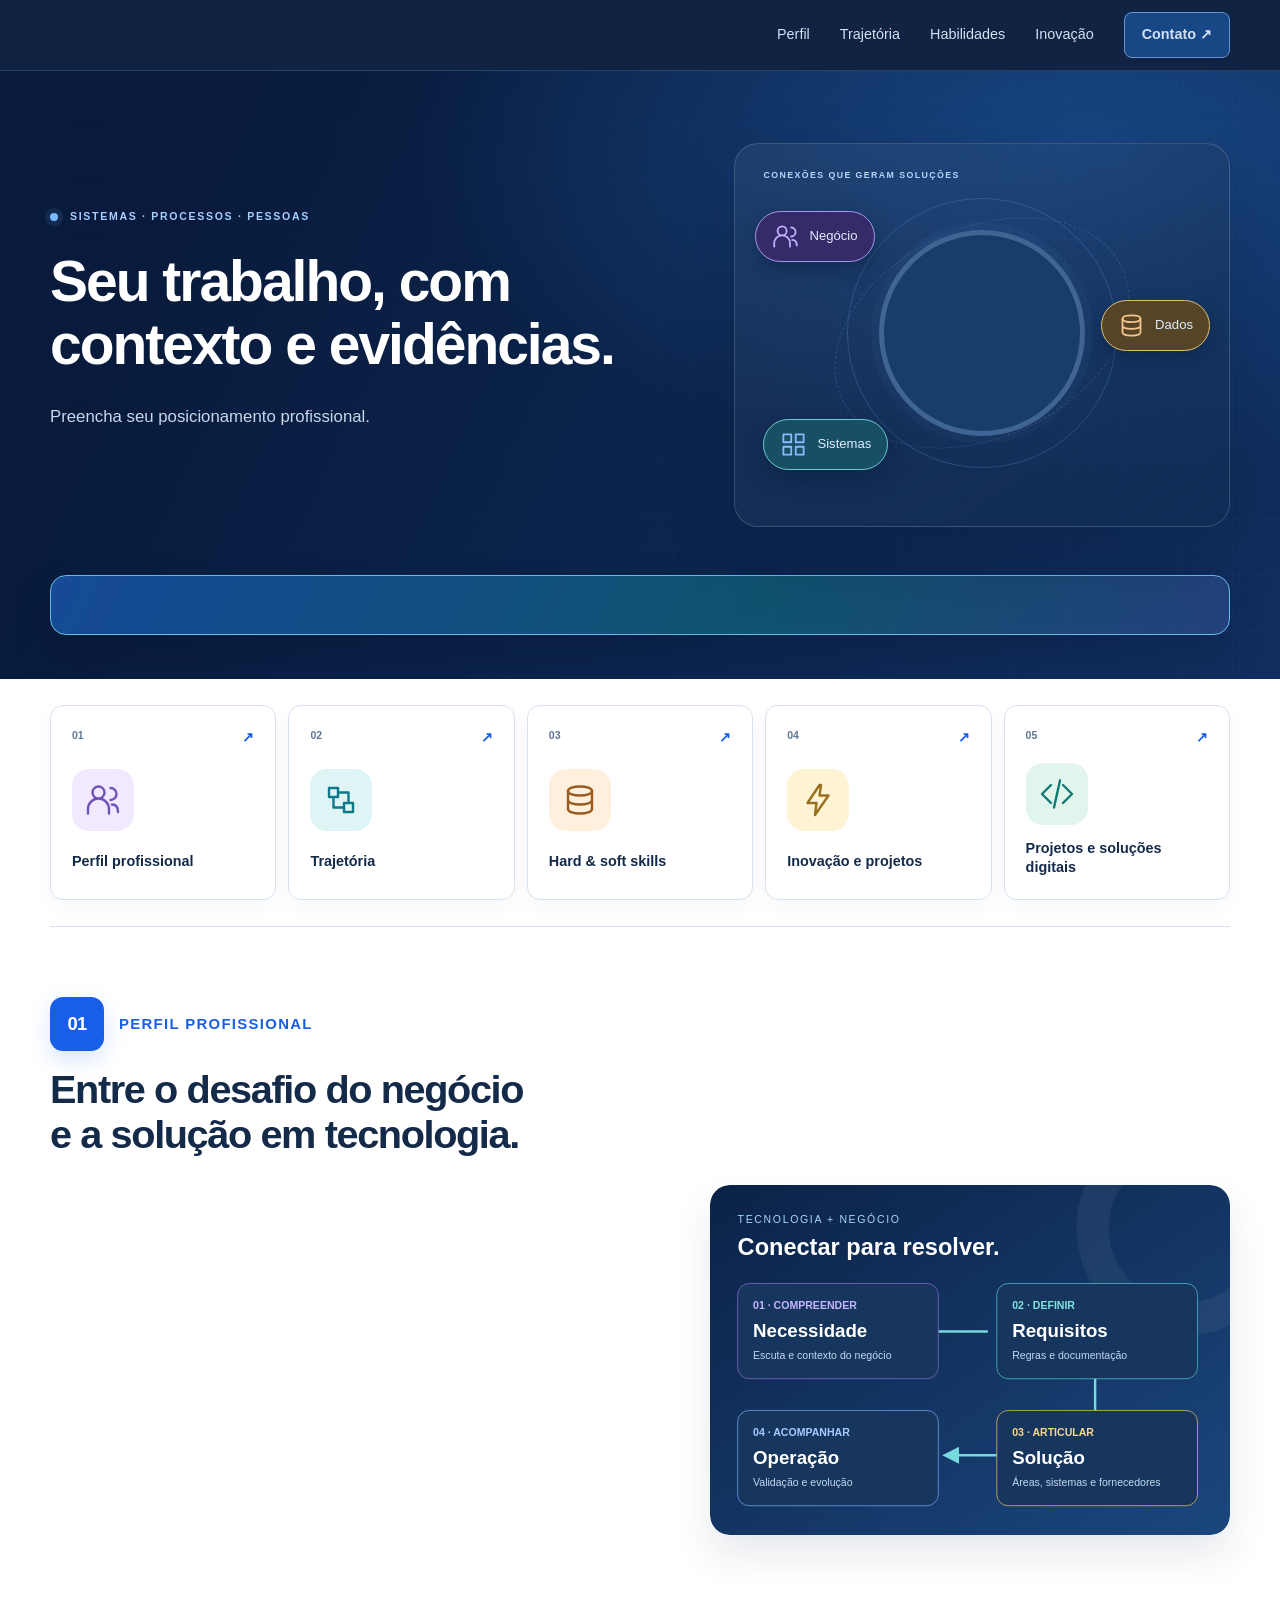
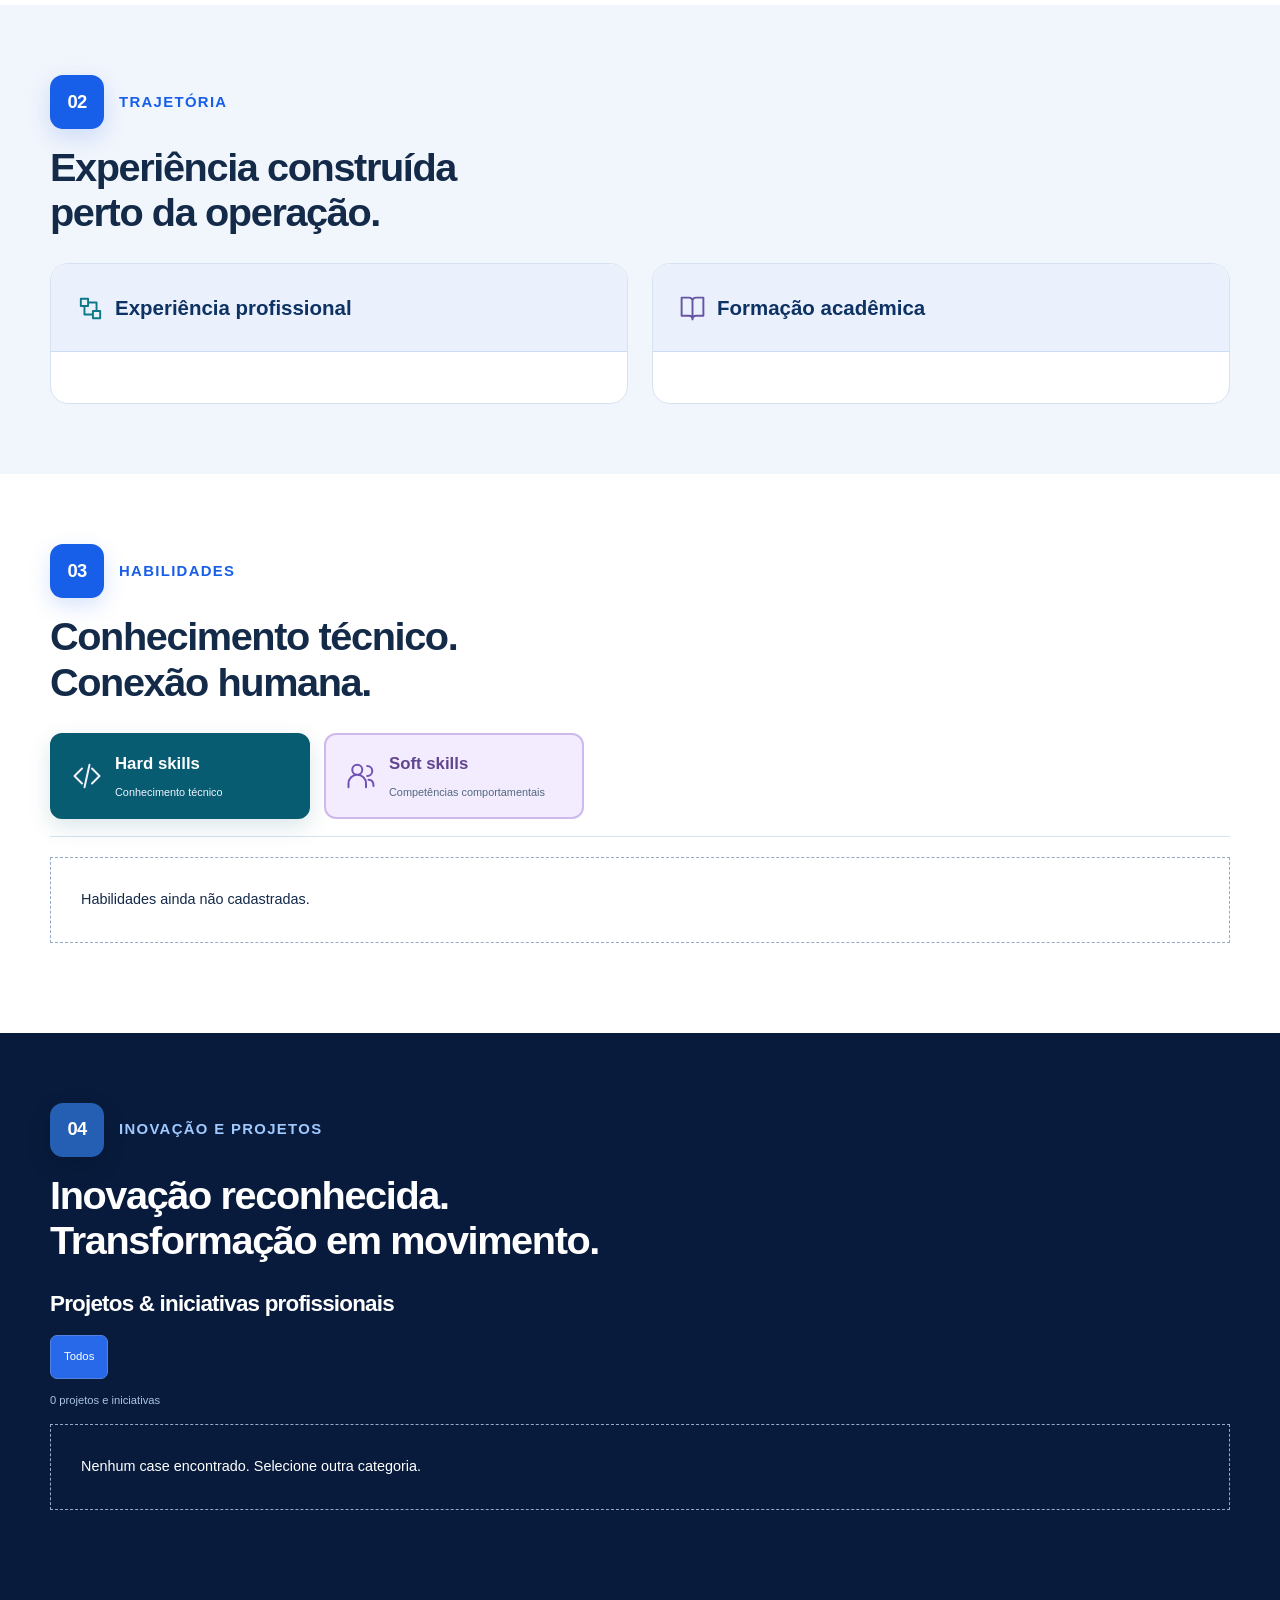
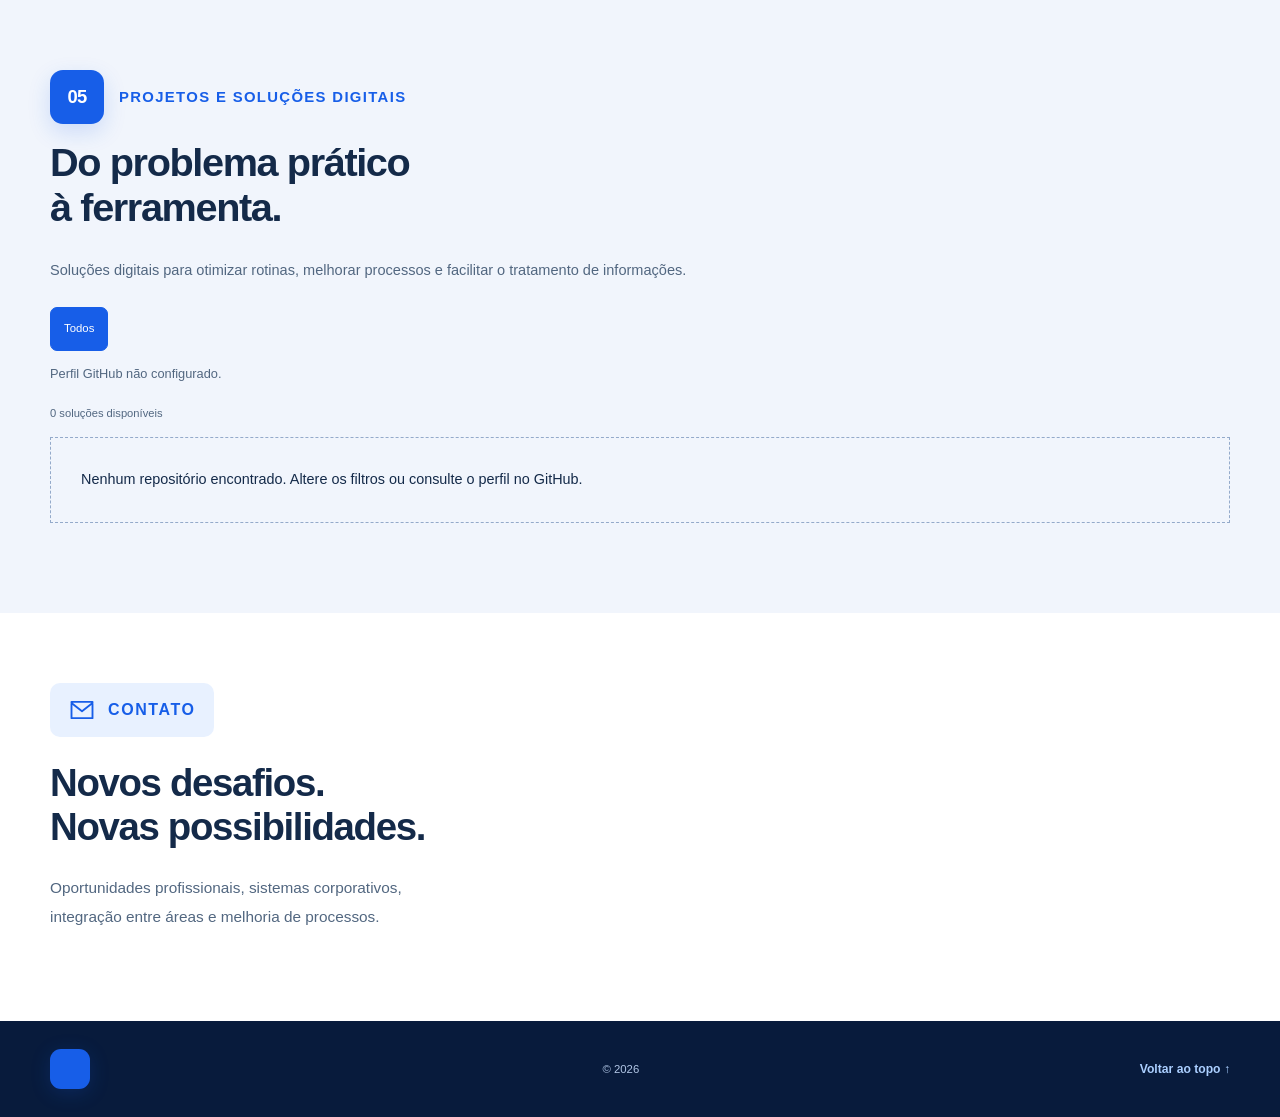
==== modelo-neutro/index.html @ 7320b06d "Add files via upload" ====
<!doctype html>
<html lang="pt-BR">
<head>
  <meta charset="utf-8"><meta name="viewport" content="width=device-width, initial-scale=1">
  <meta name="description" content="Portfólio profissional: sistemas corporativos, análise de negócio, integrações e melhoria de processos.">
  <meta name="theme-color" content="#081b3c"><meta name="referrer" content="strict-origin-when-cross-origin">
  <meta property="og:type" content="website"><meta property="og:locale" content="pt_BR">
  <meta property="og:title" content="Portfólio profissional | Tecnologia e negócio"><meta property="og:description" content="Conexão entre áreas, sistemas e pessoas.">
  <title>Portfólio profissional | Tecnologia e negócio</title>
  <link rel="icon" href="assets/favicon.svg" type="image/svg+xml"><link rel="stylesheet" href="css/style.css">
  <script src="js/config.js" defer></script><script src="js/main.js" defer></script>
</head>
<body>
<a class="skip-link" href="#conteudo">Pular para o conteúdo</a>
<header class="header"><div class="container header-inner">
  <button class="menu-toggle" id="menu-toggle" aria-expanded="false" aria-controls="navigation" type="button">Menu <span aria-hidden="true">☰</span></button>
  <nav id="navigation" aria-label="Navegação principal"><a href="#sobre">Perfil</a><a href="#trajetoria">Trajetória</a><a href="#competencias">Habilidades</a><a href="#projetos">Inovação</a><a class="nav-contact" href="#contato">Contato ↗</a></nav>
</div></header>
<main id="conteudo">
<noscript><div class="container notice">Ative o JavaScript para visualizar o portfólio e seus contatos.</div></noscript>
<div class="hero-shell">
<section class="hero container" id="inicio" aria-labelledby="hero-title">
  <div class="hero-copy"><p class="eyebrow"><span class="live-dot" aria-hidden="true"></span> Sistemas · Processos · Pessoas</p><p class="hero-name" data-text="name"></p>
    <h1 id="hero-title" data-text="headline"></h1><p class="hero-intro" data-text="introduction"></p>
  </div>
  <aside class="profile-panel" aria-label="Perfil profissional">
    <div class="profile-top"><span>CONEXÕES QUE GERAM SOLUÇÕES</span><span data-text="initials"></span></div>
    <div class="portrait-stage"><div class="orbit orbit-one" aria-hidden="true"></div><div class="orbit orbit-two" aria-hidden="true"></div>
      <a class="orbit-label orbit-business" href="#sobre"><span data-icon="people"></span>Negócio</a>
      <a class="orbit-label orbit-data" href="#competencias"><span data-icon="database"></span>Dados</a>
      <a class="orbit-label orbit-systems" href="#codigo"><span data-icon="grid"></span>Sistemas</a>
      <div class="portrait-wrap"><span class="portrait-initials" data-text="initials" aria-hidden="true"></span><img id="profile-photo" alt="" width="240" height="240" decoding="async" fetchpriority="high" hidden></div>
    </div>
    <h2 data-text="shortName"></h2><p class="profile-role" data-text="title"></p><p class="profile-specialties" data-text="specialties"></p>
  </aside>
  <div class="facts" id="facts" aria-label="Destaques da trajetória"></div>
</section></div>
<div class="container"><nav class="topic-navigation" aria-label="Explore os cinco tópicos">
  <a href="#sobre"><span class="topic-number">01</span><span data-icon="people"></span><span>Perfil profissional</span><b aria-hidden="true">↗</b></a>
  <a href="#trajetoria"><span class="topic-number">02</span><span data-icon="flow"></span><span>Trajetória</span><b aria-hidden="true">↗</b></a>
  <a href="#competencias"><span class="topic-number">03</span><span data-icon="database"></span><span>Hard & soft skills</span><b aria-hidden="true">↗</b></a>
  <a href="#projetos"><span class="topic-number">04</span><span data-icon="spark"></span><span>Inovação e projetos</span><b aria-hidden="true">↗</b></a>
  <a href="#codigo"><span class="topic-number">05</span><span data-icon="code"></span><span>Projetos e soluções digitais</span><b aria-hidden="true">↗</b></a>
</nav></div>
<section class="section container" id="sobre" aria-labelledby="about-title">
  <div class="section-heading"><div><p class="eyebrow section-label"><span class="section-number">01</span> Perfil profissional</p><h2 id="about-title">Entre o desafio do negócio<br>e a solução em tecnologia.</h2></div></div>
  <div class="about-grid"><div class="prose" id="about-copy"></div><figure class="process-illustration"><img src="assets/conexao-processos.svg" alt="Compreender a necessidade, definir requisitos, articular a solução e acompanhar a operação." width="640" height="430" loading="lazy"></figure></div>
  <div class="contribution-heading"><h3>Competências aplicadas aos desafios das empresas</h3></div>
  <div class="problem-explorer"><div id="problem-buttons" class="problem-buttons" role="group" aria-label="Escolha um desafio"></div><div id="problem-panel" class="problem-panel" aria-live="polite" aria-atomic="true"></div></div>
</section>
<section class="section section-soft" id="trajetoria" aria-labelledby="career-title"><div class="container">
  <div class="section-heading"><div><p class="eyebrow section-label"><span class="section-number">02</span> Trajetória</p><h2 id="career-title">Experiência construída<br>perto da operação.</h2></div></div>
  <div class="career-grid"><div class="career-panel experience-panel"><h3 class="column-title"><span data-icon="flow"></span>Experiência profissional</h3><ol class="timeline" id="experience"></ol><details class="previous-experience" id="previous-experience" hidden><summary>Ver outras experiências</summary><ol class="timeline" id="experience-previous"></ol></details></div>
  <div class="career-panel education-panel"><h3 class="column-title"><span data-icon="book"></span>Formação acadêmica</h3><div id="education"></div><section class="courses-section" id="courses-section" aria-labelledby="courses-title" hidden><h4 id="courses-title">Cursos e desenvolvimento</h4><ul id="courses-list"></ul><details class="courses-details" id="courses-details" hidden><summary>Ver outros cursos</summary><ul id="courses-other"></ul></details></section></div></div>
</div></section>
<section class="section container" id="competencias" aria-labelledby="skills-title">
  <div class="section-heading"><div><p class="eyebrow section-label"><span class="section-number">03</span> Habilidades</p><h2 id="skills-title">Conhecimento técnico.<br>Conexão humana.</h2></div></div>
  <div class="skill-switch" role="tablist" aria-label="Tipo de habilidade"><button type="button" data-skill-filter="hard" id="tab-hard" role="tab" aria-selected="true" aria-controls="skills-panel" tabindex="0"><span data-icon="code"></span> Hard skills <small>Conhecimento técnico</small></button><button type="button" data-skill-filter="soft" id="tab-soft" role="tab" aria-selected="false" aria-controls="skills-panel" tabindex="-1"><span data-icon="people"></span> Soft skills <small>Competências comportamentais</small></button></div>
  <div id="skills-panel" role="tabpanel" aria-labelledby="tab-hard" tabindex="0"><div class="skills-grid" id="skills"></div></div><p id="skill-status" class="sr-only" role="status" aria-live="polite"></p>
</section>
<section class="section section-navy" id="projetos" aria-labelledby="cases-title"><div class="container">
  <div class="section-heading"><div><p class="eyebrow section-label"><span class="section-number">04</span> Inovação e projetos</p><h2 id="cases-title">Inovação reconhecida.<br>Transformação em movimento.</h2></div></div>
  <div id="innovation-feature" class="innovation-feature" hidden></div>
  <div class="cases-heading"><h3>Projetos & iniciativas profissionais</h3></div>
  <div class="toolbar"><div class="filter-group" id="case-filters" role="group" aria-label="Filtrar cases por categoria"></div></div>
  <p class="result-count" id="case-count" role="status" aria-live="polite"></p><div class="case-grid" id="cases"></div>
</div></section>
<section class="section section-soft" id="codigo" aria-labelledby="repos-title"><div class="container">
  <div class="section-heading"><div><p class="eyebrow section-label"><span class="section-number">05</span> Projetos e soluções digitais</p><h2 id="repos-title">Do problema prático<br>à ferramenta.</h2></div><a class="button github-button" data-link="github"><span data-icon="github"></span>Explorar GitHub ↗</a></div>
  <p class="section-intro">Soluções digitais para otimizar rotinas, melhorar processos e facilitar o tratamento de informações.</p>
  <div class="toolbar"><div class="filter-group" id="repo-filters" role="group" aria-label="Filtrar repositórios por categoria"></div></div>
  <p id="repo-status" class="small muted" role="status" aria-live="polite"></p><p id="repo-count" class="result-count" role="status" aria-live="polite"></p><div class="repo-grid" id="repos"></div>
</div></section>
<section class="section container" id="contato" aria-labelledby="contact-title"><div class="contact-grid">
  <div><p class="eyebrow contact-label"><span data-icon="mail"></span>Contato</p><h2 id="contact-title">Novos desafios.<br>Novas possibilidades.</h2><p class="contact-intro">Oportunidades profissionais, sistemas corporativos, integração entre áreas e melhoria de processos.</p><div class="contact-links"><a data-link="email" id="email-link"></a><a data-link="linkedin" data-contact-icon="linkedin">Conectar no LinkedIn ↗</a><a data-link="github" data-contact-icon="github">Ver perfil no GitHub ↗</a><a id="whatsapp-link" hidden>Conversar no WhatsApp ↗</a></div></div>
  <form id="contact-form" class="contact-form"><div><label for="contact-name">Seu nome</label><input id="contact-name" name="name" autocomplete="name" maxlength="100" required></div><div><label for="contact-email">Seu e-mail</label><input id="contact-email" name="email" type="email" autocomplete="email" maxlength="180" required></div><div><label for="contact-message">Oportunidade ou desafio</label><textarea id="contact-message" name="message" rows="5" maxlength="1200" placeholder="Conte um pouco sobre a oportunidade ou o desafio." required></textarea></div><div class="attachment-field"><label for="contact-files"><span data-icon="clip"></span>Anexar arquivo</label><input id="contact-files" type="file" multiple aria-describedby="attachment-status"><p id="attachment-status" class="small" role="status" aria-live="polite">Até 10 MB no total. Com anexos, será baixado um rascunho de e-mail (.eml).</p></div><button class="button primary" type="submit"><span data-text="contactLabel">Enviar mensagem</span><span aria-hidden="true">↗</span></button><p id="form-status" role="status" aria-live="polite" class="small"></p><a id="prepared-email" class="text-link" hidden>Continuar no aplicativo de e-mail ↗</a></form>
</div></section>
</main>
<footer class="footer"><div class="container footer-inner"><a class="brand" href="#inicio"><span class="monogram" data-text="initials"></span><span data-text="shortName"></span></a><p>© <span id="year"></span> <span data-text="name"></span></p><a href="#inicio" class="text-link">Voltar ao topo ↑</a></div></footer>
</body></html>
---- modelo-neutro/css/style.css ----
:root{--accent:#175ee8;--accent-dark:#092656;--accent-soft:#eaf2ff;--navy:#081b3c;--ink:#142a49;--muted:#526780;--line:#d7e2f1;--surface:#f1f5fc;--white:#fff;--font:Inter,-apple-system,BlinkMacSystemFont,"Segoe UI",sans-serif;--width:1180px;--radius:20px}
*{box-sizing:border-box}html{scroll-behavior:smooth;scroll-padding-top:95px}body{margin:0;font-family:var(--font);color:var(--ink);background:white;font-size:16px;line-height:1.65;-webkit-font-smoothing:antialiased}a{color:inherit;text-decoration:none}button,input,textarea{font:inherit}button{cursor:pointer}img{display:block;max-width:100%}h1,h2,h3,h4,p{margin-top:0}h1,h2,h3,h4{line-height:1.14;letter-spacing:-.035em}h1{font-size:clamp(2.8rem,5.1vw,4.55rem);font-weight:750;max-width:650px;margin-bottom:24px}h2{font-size:clamp(2rem,3.6vw,3.15rem);font-weight:720;margin-bottom:24px}h3{font-size:1.3rem}p{margin-bottom:20px}button,a,input,textarea,summary{-webkit-tap-highlight-color:transparent}button:focus-visible,a:focus-visible,input:focus-visible,textarea:focus-visible,summary:focus-visible{outline:3px solid #3486ff;outline-offset:5px}::selection{background:#b7d6ff;color:#081b3c}[hidden]{display:none!important}.container{width:min(var(--width),calc(100% - 64px));margin-inline:auto}.section{padding-block:96px;scroll-margin-top:16px}.section-soft{background:var(--surface)}.muted{color:var(--muted)}.small{font-size:.8rem}.eyebrow{font-size:.7rem;letter-spacing:.16em;text-transform:uppercase;font-weight:750;color:var(--accent);display:flex;align-items:center;gap:12px;margin-bottom:24px}.icon{width:24px;height:24px;fill:none;stroke:currentColor;stroke-width:1.6;stroke-linecap:round;stroke-linejoin:round;flex-shrink:0;vertical-align:middle}.sr-only{position:absolute;width:1px;height:1px;padding:0;overflow:hidden;clip:rect(0,0,0,0);white-space:nowrap;border:0}.skip-link{position:fixed;top:8px;left:16px;transform:translateY(-180%);background:var(--accent);color:white;padding:12px 20px;z-index:100}.skip-link:focus{transform:none}.header{position:sticky;top:0;z-index:20;background:#081b3cf5;border-bottom:1px solid #254164;color:white;backdrop-filter:blur(16px)}.header-inner{min-height:80px;display:flex;align-items:center;justify-content:space-between;gap:24px}.brand{display:flex;align-items:center;gap:12px;font-size:.93rem;font-weight:700;white-space:nowrap}.monogram{display:grid;place-items:center;width:40px;height:40px;background:var(--accent);color:white;font-size:.85rem;border-radius:11px;box-shadow:0 4px 20px #175ee830}.header nav{display:flex;align-items:center;gap:25px;font-size:.82rem;color:#d3e0f3}.header nav a{padding-block:12px}.header nav a:hover,.header nav a[aria-current]{color:white;text-decoration:underline;text-underline-offset:7px}.header .nav-contact{border:1px solid #4e6a8d;padding:10px 17px;border-radius:8px}.menu-toggle{display:none;min-height:44px;border:1px solid #486181;border-radius:8px;background:transparent;color:white;padding:8px 12px}
.hero-shell{position:relative;overflow:hidden;background:radial-gradient(ellipse at 85% 12%,#174581 0,transparent 44%),linear-gradient(115deg,#081b3c 15%,#102f60 100%);color:white}.hero-shell:before{content:"";position:absolute;inset:0;pointer-events:none;background-image:linear-gradient(#8db8ff09 1px,transparent 1px),linear-gradient(90deg,#8db8ff09 1px,transparent 1px);background-size:56px 56px;mask-image:linear-gradient(to right,transparent,#000)}.hero{position:relative;display:grid;grid-template-columns:1.25fr 1fr;gap:48px 65px;align-items:center;padding-top:72px;padding-bottom:44px}.hero .eyebrow{color:#a9cfff;font-size:.66rem}.live-dot{width:8px;height:8px;border-radius:50%;background:#7ab8ff;box-shadow:0 0 0 5px #7ab8ff1a}.hero-name{font-size:1.08rem;font-weight:600;color:#c0d8fc;margin-bottom:16px}.hero-intro{font-size:1.05rem;line-height:1.85;color:#c7d8ed;max-width:560px;margin-bottom:29px}.actions{display:flex;flex-wrap:wrap;align-items:center;gap:13px}.button{display:inline-flex;align-items:center;justify-content:center;gap:16px;min-height:50px;padding:13px 22px;border:1px solid transparent;border-radius:9px;font-size:.87rem;font-weight:650;transition:transform .2s,background .2s,box-shadow .2s}.primary{background:var(--accent);color:white;box-shadow:0 7px 22px #175ee825}.primary:hover{background:#0e4bcb;transform:translateY(-2px)}.ghost{border-color:#58759c;color:white;background:#ffffff06}.ghost:hover{background:#ffffff13}.light{background:white;color:#143d78}.light:hover{background:#e1edff;transform:translateY(-2px)}.text-link{font-size:.86rem;font-weight:700;color:var(--accent);text-underline-offset:5px}.text-link:hover{text-decoration:underline}.hero-signature{display:flex;align-items:center;gap:10px;font-size:.77rem;color:#aecbee;margin-top:25px;margin-bottom:0}.hero-signature .icon{width:19px;height:19px}.profile-panel{position:relative;padding:24px 28px 0;border:1px solid #ffffff29;border-radius:24px;background:linear-gradient(145deg,#ffffff0e,#102c53aa);box-shadow:0 30px 70px #020f2533}.profile-top{display:flex;justify-content:space-between;gap:10px;font-size:.55rem;letter-spacing:.16em;color:#b8d4fa;font-weight:700}.portrait-stage{position:relative;height:285px;display:grid;place-items:center}.portrait-wrap{position:relative;width:206px;height:206px;border-radius:50%;overflow:hidden;background:#173d6c;border:5px solid #accfff45;box-shadow:0 0 0 8px #92bdff09;z-index:1}.portrait-wrap img{position:relative;width:100%;height:100%;object-fit:cover}.portrait-initials{position:absolute;inset:0;display:grid;place-items:center;font-size:4rem;font-weight:700;color:#c6e2ff}.orbit{position:absolute;border:1px solid #85b9ff36;border-radius:50%;width:270px;height:270px}.orbit-two{width:310px;height:210px;transform:rotate(-25deg);border-style:dashed}.orbit-label{position:absolute;display:flex;align-items:center;gap:7px;background:#0f315f;border:1px solid #5f8cc6;border-radius:30px;color:#e1edff;z-index:2;padding:7px 12px;font-size:.68rem;box-shadow:0 8px 20px #071c3a70;transition:transform .2s,background .2s}.orbit-label .icon{width:16px;height:16px}.orbit-label:hover{transform:translateY(-4px);background:#175ee8}.orbit-business{top:37px;left:0}.orbit-data{top:95px;right:-7px}.orbit-systems{bottom:21px;left:7px}.profile-panel h2{font-size:1.65rem;margin-bottom:8px}.profile-role{font-size:.92rem;font-weight:650;color:#e1edff;margin-bottom:7px}.profile-specialties{font-size:.76rem;color:#abc5e8;margin-bottom:20px}.profile-bottom{display:flex;justify-content:space-between;align-items:center;gap:15px;border-top:1px solid #ffffff20;padding:18px 0;font-size:.69rem;color:#c3d8f2}.profile-bottom a{font-weight:700;color:white}.facts{grid-column:1/-1;display:grid;grid-template-columns:repeat(3,1fr);gap:0;border:1px solid #79a8f23b;background:#071a37a6;border-radius:16px;padding:25px 0;box-shadow:0 18px 35px #03152b25}.fact{padding:0 30px;border-right:1px solid #41618b}.fact:last-child{border:0}.fact strong{display:block;color:#91c3ff;font-size:clamp(1.3rem,2.3vw,1.9rem);letter-spacing:-.04em;line-height:1.2;margin-bottom:8px}.fact span{font-size:.79rem;color:#d6e5fa}
.topic-navigation{display:grid;grid-template-columns:repeat(5,1fr);padding-block:26px;gap:12px;border-bottom:1px solid var(--line)}.topic-navigation a{display:grid;grid-template-columns:1fr auto;grid-template-rows:auto auto auto;position:relative;gap:13px 8px;padding:18px;border:1px solid var(--line);background:#f7faff;border-radius:13px;transition:background .2s,transform .2s,border-color .2s;min-width:0}.topic-navigation .topic-number{font-size:.66rem;font-weight:750;color:#617796}.topic-navigation [data-icon]{grid-row:2;color:var(--accent)}.topic-navigation a>span:nth-child(3){grid-row:3;grid-column:1/-1;font-size:.75rem;font-weight:700;line-height:1.5}.topic-navigation b{grid-row:1;grid-column:2;font-size:.85rem;color:var(--accent)}.topic-navigation a:hover{background:#e8f1ff;transform:translateY(-4px);border-color:#7ca9ee}.section-heading{display:flex;align-items:flex-end;justify-content:space-between;gap:50px;margin-bottom:38px}.section-heading h2{margin:0}.section-heading>p{max-width:300px;color:var(--muted);font-size:.9rem;margin-bottom:4px}.section-label{gap:15px;margin-bottom:22px}.section-number{display:grid;place-items:center;width:52px;height:52px;border-radius:13px;color:white;background:var(--accent);font-size:1.1rem;letter-spacing:-.04em;box-shadow:0 8px 22px #175ee82b}.about-grid{display:grid;grid-template-columns:1.45fr 1fr;gap:55px;align-items:start}.prose p{font-size:1rem;line-height:1.9;color:var(--muted)}.bridge-card{background:var(--accent-soft);border:1px solid #d5e6ff;border-radius:18px;padding:30px;border-left:4px solid var(--accent)}.bridge-card>.icon,.bridge-card>[data-icon]{color:var(--accent)}.bridge-card .icon{width:33px;height:33px}.bridge-card h3{font-size:1.4rem;margin:18px 0 14px}.bridge-card p{font-size:.9rem;color:var(--muted)}.contribution-heading{margin-top:50px;margin-bottom:24px}.contribution-heading h3{font-size:1.55rem;margin-bottom:10px}.contribution-heading p{font-size:.85rem;color:var(--muted)}.problem-explorer{display:grid;grid-template-columns:1fr 1.28fr;gap:22px;align-items:stretch}.problem-buttons{display:flex;flex-direction:column;gap:10px}.problem-button{display:flex;align-items:center;gap:15px;padding:19px 18px;text-align:left;color:var(--ink);background:white;border:1px solid var(--line);border-radius:12px;min-height:76px;font-size:.85rem;font-weight:650;transition:transform .2s,border-color .2s,background .2s}.problem-button>.icon{color:var(--accent);width:27px;height:27px}.problem-button .problem-arrow{margin-left:auto}.problem-button:hover{border-color:var(--accent);transform:translateX(3px)}.problem-button[aria-pressed=true]{color:white;background:var(--accent);border-color:var(--accent);box-shadow:0 10px 22px #175ee823}.problem-button[aria-pressed=true] .icon{color:white}.problem-panel{padding:30px 34px;background:linear-gradient(130deg,#0a2146,#143b72);border-radius:18px;color:#d0e0f4;position:relative;overflow:hidden}.problem-panel:after{content:"";position:absolute;width:240px;height:240px;border:40px solid #a3c6ff07;border-radius:50%;right:-70px;top:-70px;pointer-events:none}.problem-top{display:flex;justify-content:space-between;align-items:center;margin-bottom:10px}.problem-index{font-size:2.4rem;font-weight:750;line-height:1;color:#7caeed}.problem-top>.icon{width:38px;height:38px;color:#97c7ff}.problem-panel .eyebrow{font-size:.58rem;color:#99c7ff;margin:22px 0 10px}.problem-panel h4{font-size:1.35rem;color:white;margin-bottom:15px}.problem-panel p{font-size:.86rem;line-height:1.75}.problem-panel h5{margin:20px 0 8px;color:#9bc7ff;font-size:.7rem;text-transform:uppercase;letter-spacing:.09em}.problem-value{border-top:1px solid #7298ce45;padding-top:18px;display:flex;align-items:flex-start;gap:12px}.problem-value .icon{color:#99caff;margin-top:3px}.problem-value p{color:white;font-weight:550}.tags{display:flex;flex-wrap:wrap;gap:7px}.tag{display:inline-block;font-size:.65rem;padding:5px 9px;background:var(--accent-soft);border:1px solid #d6e5fb;border-radius:5px;color:#31557f;line-height:1.5}.problem-panel .tag{background:#ffffff0a;border-color:#55769d;color:#c7ddfa}
.career-grid{display:grid;grid-template-columns:1.4fr 1fr;gap:65px}.column-title{font-size:.91rem;display:flex;gap:10px;align-items:center;letter-spacing:0;margin-bottom:28px}.column-title .icon{color:var(--accent);width:22px;height:22px}.timeline{list-style:none;padding:0 0 0 25px;margin:0;border-left:2px solid #bbd4f9}.timeline li{position:relative;padding:0 0 30px 9px}.timeline li:last-child{padding-bottom:0}.timeline li:before{content:"";position:absolute;top:5px;left:-32px;width:12px;height:12px;background:var(--accent);border:3px solid #e0ecfd;box-shadow:0 0 0 3px var(--surface);border-radius:50%}.timeline li:first-child:before{box-shadow:0 0 0 5px #175ee81a}.period{font-size:.69rem;font-weight:700;color:var(--accent);margin-bottom:10px}.timeline h4{font-size:1.05rem;line-height:1.4;letter-spacing:-.02em;margin-bottom:7px}.organization{font-size:.8rem;font-weight:600;margin-bottom:10px}.timeline .description{font-size:.85rem;line-height:1.8;color:var(--muted);margin-bottom:0}.education-panel{align-self:start;border-radius:18px;padding:28px 30px;background:white;border:1px solid var(--line)}.education h4{font-size:.95rem}.education-note{display:flex;gap:13px;align-items:center;border-top:1px solid var(--line);padding-top:23px;margin-top:27px;color:var(--accent)}.education-note p{font-size:.78rem;color:var(--muted);margin:0}.skill-switch{display:flex;gap:10px;margin-bottom:25px;border-bottom:1px solid var(--line);padding-bottom:22px}.skill-switch button{display:grid;grid-template-columns:auto 1fr;gap:3px 13px;align-items:center;text-align:left;border:1px solid var(--line);background:#f6f9ff;color:var(--ink);border-radius:12px;padding:15px 23px;font-weight:700;min-width:230px}.skill-switch [data-icon]{grid-row:span 2;color:var(--accent)}.skill-switch small{grid-column:2;font-size:.68rem;font-weight:450;color:var(--muted)}.skill-switch button[aria-pressed=true]{background:var(--accent-dark);color:white;border-color:var(--accent-dark)}.skill-switch button[aria-pressed=true] [data-icon],.skill-switch button[aria-pressed=true] small{color:#bad6ff}.skills-grid{display:grid;grid-template-columns:repeat(3,1fr);gap:20px;align-items:start}.skill{border:1px solid var(--line);padding:27px;border-radius:16px;background:white;box-shadow:0 6px 24px #193d7110;transition:transform .2s,border-color .2s}.skill:hover{transform:translateY(-3px);border-color:#8db4f0}.skill-heading{display:flex;align-items:center;gap:13px;margin-bottom:20px}.skill-heading .icon{width:38px;height:38px;padding:7px;box-sizing:content-box;border-radius:12px;background:var(--accent-soft);color:var(--accent)}.skill h3{font-size:1.05rem;line-height:1.4;margin:0;letter-spacing:-.015em}.skill>p{font-size:.84rem;color:var(--muted);line-height:1.8;min-height:75px}.skill-details{border-top:1px solid var(--line);margin-top:22px;padding-top:14px}.skill-details summary{font-size:.76rem;font-weight:650;color:var(--accent);cursor:pointer;min-height:36px;padding-block:7px}.skill-details p{font-size:.81rem;color:var(--muted);margin:12px 0 0;line-height:1.8}
.section-navy{background:var(--navy);color:white;position:relative}.section-navy .section-heading>p{color:#b6cbe8}.section-navy .section-label{color:#9fc9ff}.section-navy .section-number{background:#245fb3;box-shadow:0 8px 24px #0002}.innovation-feature{display:grid;grid-template-columns:1.35fr 1fr;gap:35px;background:linear-gradient(115deg,#144999,#183665);border:1px solid #4875b0;border-radius:22px;overflow:hidden;padding:40px;margin-bottom:52px;position:relative}.innovation-copy{position:relative;z-index:1}.innovation-badge{display:flex;align-items:center;gap:10px;font-size:.68rem;color:#d4e7ff;font-weight:650;letter-spacing:.025em}.innovation-badge .icon{color:#a7d4ff}.innovation-copy h3{font-size:3.5rem;letter-spacing:-.055em;margin-bottom:8px}.innovation-organization{font-size:.85rem;font-weight:600;color:#acd0ff}.innovation-copy>p:not(.innovation-badge):not(.innovation-organization){font-size:.92rem;line-height:1.85;color:#d4e5fb;max-width:450px}.innovation-copy .button{margin-top:6px}.innovation-visual{align-self:stretch;display:flex;flex-direction:column;align-items:center;justify-content:center;position:relative;text-align:center;min-height:280px;background:radial-gradient(circle at center,#457ed373,transparent 70%);border:1px solid #83b0ea45;border-radius:18px;padding:24px 14px;overflow:hidden}.innovation-visual:before,.innovation-visual:after{content:"";width:210px;height:210px;border:1px solid #b7d8ff26;position:absolute;top:40px;border-radius:50%;pointer-events:none}.innovation-visual:after{width:265px;height:265px;top:13px}.innovation-visual>*{position:relative;z-index:1}.visual-kicker{font-size:.53rem;letter-spacing:.22em;color:#b7d8ff;margin-bottom:20px}.innovation-emblem{display:grid;place-items:center;border:1px solid #a5cdff;border-radius:18px;width:68px;height:68px;transform:rotate(-7deg);background:#183e7a;box-shadow:0 0 40px #84bdff25;margin-bottom:12px}.innovation-emblem .icon{width:39px;height:39px;color:#d4ecff;transform:rotate(7deg)}.innovation-visual strong{font-size:1.5rem;letter-spacing:-.05em}.visual-status{font-size:.65rem;color:#d1e7ff}.concept-flow{display:flex;align-items:center;justify-content:center;margin-top:25px;gap:0;width:100%}.concept-flow span{font-size:.57rem;background:#0a2857;border:1px solid #6f9bd0;padding:6px 8px;border-radius:5px;white-space:nowrap}.concept-flow span+span:before{content:"";position:absolute;width:6px;height:1px;background:#8cb9f1;left:-7px;top:50%}.concept-flow span+span{position:relative;margin-left:6px}.innovation-visual small{font-size:.51rem;color:#bcd6fa;margin-top:13px}.cases-heading{display:flex;gap:25px;align-items:baseline;justify-content:space-between;margin-bottom:25px}.cases-heading h3{font-size:1.4rem;margin:0}.cases-heading p{font-size:.82rem;color:#b8cbe7;margin:0;max-width:360px}.toolbar{display:flex;align-items:flex-end;justify-content:space-between;flex-wrap:wrap;gap:20px;margin-bottom:20px}.search-field{width:310px;max-width:100%}label{display:block;font-size:.76rem;font-weight:600;margin-bottom:8px}input,textarea{display:block;width:100%;min-height:47px;font-size:.84rem;color:var(--ink);background:white;border:1px solid #b6c7df;border-radius:8px;padding:12px 14px}textarea{resize:vertical;min-height:130px}.filter-group{display:flex;flex-wrap:wrap;gap:7px}.filter-group button{min-height:44px;padding:9px 13px;font-size:.71rem;color:var(--muted);background:white;border:1px solid var(--line);border-radius:7px}.filter-group button[aria-pressed=true]{background:var(--accent);color:white;border-color:var(--accent)}.section-navy .filter-group button{background:#132f56;color:#ccdef6;border-color:#46618a}.section-navy .filter-group button[aria-pressed=true]{background:#2769e8;color:white;border-color:#5283de}.result-count{font-size:.7rem;color:var(--muted);margin-bottom:20px}.section-navy .result-count{color:#abc3e4}.case-grid{display:grid;grid-template-columns:repeat(3,1fr);gap:20px;align-items:start}.case-card{border:1px solid #385786;background:#10294f;border-radius:15px;overflow:hidden;padding:0 24px 22px;transition:transform .2s,border-color .2s;color:#e7f0ff}.case-card:hover{transform:translateY(-4px);border-color:#87b9ff}.case-graphic{height:96px;display:flex;align-items:center;justify-content:space-between;gap:15px;margin:0 -24px 24px;padding:22px 25px;background:repeating-linear-gradient(90deg,transparent 0 31px,#96c3ff08 32px),linear-gradient(110deg,#1d4b89,#173864);border-bottom:1px solid #31517f}.case-graphic .icon{width:42px;height:42px;color:#a0c9ff}.case-graphic span{font-size:.69rem;font-weight:700;letter-spacing:.05em;color:#adcbf2}.card-top{display:flex;align-items:center;justify-content:space-between;gap:10px;margin-bottom:18px}.category{font-size:.62rem;font-weight:750;letter-spacing:.075em;text-transform:uppercase;color:var(--accent)}.card-number{font-size:.75rem;font-weight:700;font-variant-numeric:tabular-nums;color:var(--muted)}.case-card .category{color:#9fc8ff}.case-card .card-number{color:#90aad0}.case-card h3{font-size:1.2rem;line-height:1.35;margin-bottom:15px;min-height:52px}.case-card>.summary{font-size:.82rem;color:#bcd0ec;line-height:1.8;min-height:73px}.status{display:flex;align-items:center;gap:7px;font-size:.64rem;color:#9fc8ff;margin-bottom:18px}.status:before{content:"";width:5px;height:5px;border-radius:50%;background:currentColor;flex-shrink:0}.case-card .tag{background:#1a3963;color:#c5daf7;border-color:#3b5d8c;font-size:.61rem}.case-card details{border-top:1px solid #385781;margin-top:20px;padding-top:13px}.case-card summary{font-size:.74rem;font-weight:600;color:#b0d5ff;cursor:pointer;min-height:38px;padding-block:7px}.case-card details p{font-size:.78rem;line-height:1.8;color:#c5d7f0;margin:14px 0}.case-card details strong{display:block;color:#fff;font-size:.68rem;margin-bottom:5px}.case-card .evidence{font-size:.64rem;border-top:1px solid #385781;padding-top:12px;color:#a9bedc}.section-intro{max-width:700px;font-size:.91rem;color:var(--muted);line-height:1.9}.repo-grid{display:grid;grid-template-columns:repeat(2,1fr);gap:20px}.repo-card{background:white;border:1px solid var(--line);border-radius:17px;padding:28px;display:flex;flex-direction:column;position:relative;overflow:hidden;transition:transform .2s,box-shadow .2s}.repo-card:before{content:"";position:absolute;top:0;right:0;width:100px;height:100px;border:18px solid #eaf2ff;border-radius:50%;transform:translate(35px,-40px);pointer-events:none}.repo-card:hover{transform:translateY(-3px);box-shadow:0 15px 35px #123f7112}.repo-icon{width:52px;height:52px;border-radius:12px;background:var(--accent-soft);display:grid;place-items:center;color:var(--accent)}.repo-card .card-number{font-size:1.9rem;color:#527baa;position:relative}.repo-card h3{font-size:1.4rem;margin-bottom:14px}.repo-card .category{margin-bottom:11px;font-size:.6rem}.repo-card>p:not(.category){font-size:.86rem;line-height:1.8;color:var(--muted);flex:1}.repo-footer{display:flex;align-items:center;justify-content:space-between;gap:12px;border-top:1px solid var(--line);padding-top:17px;margin-top:5px}.language{font-size:.69rem;color:var(--muted)}.language:before{content:"";display:inline-block;width:6px;height:6px;margin-right:7px;background:var(--accent);border-radius:50%}.empty-state{padding:30px;border:1px dashed #94aaca;color:inherit;grid-column:1/-1;font-size:.9rem}.contact-grid{display:grid;grid-template-columns:1fr 1fr;gap:75px;align-items:start}.contact-grid h2{font-size:clamp(2rem,3vw,2.8rem)}.contact-intro{max-width:390px;font-size:.96rem;line-height:1.9;color:var(--muted)}.contact-links{display:flex;flex-direction:column;align-items:flex-start;gap:15px;font-size:.88rem;font-weight:550;color:var(--accent);overflow-wrap:anywhere}.contact-links a:hover{text-decoration:underline}.contact-form{display:grid;gap:18px;padding:30px;border:1px solid var(--line);background:#f5f8ff;border-radius:18px}.contact-form .button{justify-self:start}.contact-form #form-status{margin:0;color:var(--muted)}.footer{padding:28px 0;background:var(--navy);color:white}.footer-inner{display:flex;align-items:center;justify-content:space-between;gap:22px}.footer p{font-size:.71rem;color:#b1c6e5;margin:0}.footer .text-link{color:#abcfff;font-size:.76rem}.notice{padding:20px;background:var(--accent-soft)}
@media(min-width:1001px){.skills-grid .skill:last-child:nth-child(3n + 2){grid-column:span 2}.skills-grid .skill:last-child:nth-child(3n + 2)>p{min-height:0}}
@media(max-width:1050px){.header nav{gap:15px;font-size:.76rem}.hero{gap:40px}.profile-panel{padding-inline:22px}.hero h1{font-size:3.8rem}.section{padding-block:75px}.case-grid{grid-template-columns:repeat(2,1fr)}.skills-grid{grid-template-columns:repeat(2,1fr)}.career-grid{gap:40px}.topic-navigation a{padding:15px}.contact-grid{gap:40px}.innovation-feature{padding:32px}.concept-flow span{padding:5px;font-size:.53rem}}
@media(max-width:760px){.container{width:calc(100% - 36px)}.header-inner{min-height:70px;flex-wrap:wrap}.menu-toggle{display:flex;gap:9px;align-items:center}.header nav{display:none;flex-direction:column;width:100%;align-items:stretch;gap:0;padding-bottom:16px}.header nav.is-open{display:flex}.header nav a{padding:12px 8px;min-height:44px}.hero{grid-template-columns:1fr;padding-top:44px;gap:35px}.hero h1{font-size:clamp(2.6rem,8.7vw,4.2rem);max-width:600px}.hero-intro{font-size:1rem}.hero-copy{max-width:620px}.profile-panel{max-width:440px;width:100%;justify-self:center}.portrait-stage{height:275px}.facts{gap:0;padding:22px 0}.fact{padding:0 17px}.fact strong{font-size:1.25rem}.fact span{font-size:.7rem}.topic-navigation{grid-template-columns:repeat(3,1fr);gap:9px}.topic-navigation a{padding:15px;gap:9px}.topic-navigation a>span:nth-child(3){font-size:.69rem}.section{padding-block:58px}.section-heading{display:block;margin-bottom:28px}.section-heading>p{max-width:500px;margin-top:20px;margin-bottom:0}.section-heading>.text-link{display:inline-block;margin-top:20px}.section-number{width:44px;height:44px;font-size:1rem}.section-label{font-size:.63rem}.about-grid{grid-template-columns:1fr;gap:20px}.bridge-card{padding:24px}.problem-explorer{grid-template-columns:1fr;gap:20px}.problem-buttons{display:grid;grid-template-columns:repeat(2,1fr);gap:8px}.problem-button{font-size:.73rem;padding:13px;gap:9px;min-height:82px}.problem-button .icon{width:23px;height:23px}.problem-button .problem-arrow{display:none}.problem-button:last-child{grid-column:1/-1;min-height:60px}.problem-panel{padding:26px}.problem-panel h4{font-size:1.3rem}.career-grid{grid-template-columns:1fr;gap:30px}.education-panel{padding:25px}.skill-switch button{min-width:0;flex:1;padding:14px;font-size:.87rem;gap:4px 9px}.skill-switch small{font-size:.61rem}.skill-switch .icon{width:21px;height:21px}.skill{padding:22px}.skill-heading{gap:11px}.skill-heading .icon{width:27px;height:27px;padding:8px}.skill h3{font-size:.96rem}.skill>p{min-height:0}.innovation-feature{grid-template-columns:1fr;gap:30px;padding:28px}.innovation-copy h3{font-size:3.1rem}.innovation-visual{min-height:285px}.concept-flow span{padding:7px 12px;font-size:.62rem}.innovation-badge{font-size:.65rem}.cases-heading{display:block}.cases-heading p{margin-top:12px;max-width:500px}.toolbar{align-items:stretch}.search-field{width:100%}.case-card{padding-inline:20px}.case-graphic{margin-inline:-20px}.case-card h3{font-size:1.1rem;min-height:0}.case-card>.summary{min-height:0}.repo-grid,.contact-grid{grid-template-columns:1fr}.contact-grid{gap:32px}.contact-form{padding:25px}.footer-inner{flex-wrap:wrap}.footer .brand{width:100%}.skills-grid{gap:15px}.hero-signature{margin-bottom:4px}}
@media(max-width:480px){.brand{font-size:.85rem}.hero h1{font-size:2.7rem;line-height:1.08}.hero .eyebrow{font-size:.58rem;letter-spacing:.1em}.hero-name{font-size:.97rem}.hero-intro{font-size:.94rem}.actions .button{font-size:.8rem;padding:12px 17px}.facts{grid-template-columns:1fr;padding:0 23px}.fact{border-right:0;border-bottom:1px solid #41618b;padding:20px 0}.fact strong{font-size:1.8rem;margin-bottom:5px}.fact span{font-size:.82rem}.topic-navigation{grid-template-columns:repeat(2,1fr)}.topic-navigation a:last-child{grid-column:1/-1;grid-template-columns:auto auto 1fr auto;grid-template-rows:1fr;align-items:center;gap:15px}.topic-navigation a:last-child>*{grid-row:1;grid-column:auto}.topic-navigation a:last-child>span:nth-child(3){grid-column:3}.topic-navigation a:last-child>b{grid-column:4}.skills-grid,.case-grid{grid-template-columns:1fr}.section-heading h2{font-size:2rem}.skill-switch{gap:8px}.skill-switch button{padding:13px 10px;gap:5px 7px}.skill-switch small{font-size:.55rem}.skill-switch .icon{width:19px;height:19px}.innovation-feature{padding:23px}.innovation-copy h3{font-size:2.8rem}.concept-flow span{padding:6px 7px;font-size:.58rem}.contact-form{padding:22px}.contact-form .button{padding-inline:16px;font-size:.8rem}.contact-links{font-size:.81rem}.footer p{font-size:.63rem}.repo-card{padding:24px}.case-card{padding-inline:24px}.case-graphic{margin-inline:-24px}.profile-panel{padding-inline:23px}.orbit-two{width:285px}.orbit-data{right:0}.profile-top{font-size:.49rem}.problem-button{font-size:.7rem}.problem-panel{padding:24px}}
@media(prefers-reduced-motion:reduce){html{scroll-behavior:auto}*,*::before,*::after{animation:none!important;transition:none!important}.case-card:hover,.repo-card:hover,.skill:hover,.problem-button:hover,.topic-navigation a:hover,.orbit-label:hover,.primary:hover,.light:hover{transform:none}}
@media print{.header,.toolbar,.contact-form,.actions,.topic-navigation,.footer,.skill-switch,.orbit-label{display:none}.section{padding-block:25px}.container{width:100%}.hero{padding-top:0;gap:20px}.hero-shell,.section-navy,.profile-panel,.problem-panel,.innovation-feature,.case-card{background:white;color:#142a49}.hero-intro,.profile-role,.profile-specialties,.section-navy .section-heading>p,.case-card>.summary{color:#526780}.case-card,.skill,.repo-card,.timeline li{break-inside:avoid}.section-soft{background:white}.hero h1{font-size:28pt}h2{font-size:21pt}body{font-size:10pt}.facts{background:#eef4ff}.fact strong,.fact span{color:#142a49}.problem-buttons{display:none}.problem-explorer{display:block}.skills-grid,.case-grid{grid-template-columns:repeat(2,1fr)}}
/* Revisão final: densidade, premiação e cores complementares. */
.section{padding-block:70px}.section-heading{margin-bottom:28px;gap:32px}.section-heading h2{font-size:clamp(1.9rem,3.1vw,2.8rem)}.section-label{margin-bottom:16px}.hero h1{font-size:clamp(2.65rem,4.45vw,3.9rem);line-height:1.12}.prose p{line-height:1.75;margin-bottom:17px}.about-grid{gap:35px}.contribution-heading{margin-top:30px;margin-bottom:20px}.contribution-heading h3{font-size:1.35rem;line-height:1.35}.problem-panel p{line-height:1.65;margin-bottom:15px}.problem-panel h5{margin:16px 0 7px}.problem-value{padding-top:14px}.problem-panel .eyebrow{margin-top:16px}.career-grid{gap:44px}.timeline>li{padding-bottom:24px}.timeline .description{line-height:1.65}.experience-details{margin-top:12px}.experience-details summary,.courses-details summary{cursor:pointer;font-size:.77rem;font-weight:700;color:var(--accent);padding:7px 0;min-height:36px}.experience-details[open] summary{margin-bottom:8px}.experience-details ul{padding:16px 18px 16px 30px;margin:0;background:white;border:1px solid var(--line);border-radius:10px}.timeline .experience-details li{position:static;padding:0 0 9px;font-size:.81rem;line-height:1.65;color:var(--muted);list-style:disc}.timeline .experience-details li:last-child{padding-bottom:0}.timeline .experience-details li:before{display:none}.courses-details{margin-top:22px;border-top:1px solid var(--line);padding-top:12px}.courses-details ul{list-style:none;margin:10px 0 0;padding:0}.courses-details li{padding:10px 0;border-top:1px solid #e8eef8;line-height:1.5}.courses-details li strong{font-size:.76rem;display:block}.courses-details li span{display:block;font-size:.7rem;color:var(--muted);margin-top:3px}.education-panel{padding:24px}.education-note{padding-top:18px;margin-top:20px}.skills-grid{gap:16px}.skill{padding:22px}.skill-heading{gap:12px;margin-bottom:14px}.skill-heading .icon{width:30px;height:30px;padding:9px}.skill>p{min-height:0;line-height:1.65;margin-bottom:14px}.skill-details{margin-top:15px;padding-top:9px}.skill-details p{line-height:1.65}.skill-switch{padding-bottom:17px;margin-bottom:20px}.skill-switch button{padding:13px 20px}.case-grid{gap:17px}.case-card{padding-bottom:18px}.case-graphic{height:70px;padding-block:14px;margin-bottom:17px}.case-graphic .icon{width:31px;height:31px}.card-top{margin-bottom:11px}.case-card h3{min-height:0;margin-bottom:10px;line-height:1.3}.case-card>.summary{min-height:0;margin-bottom:13px;line-height:1.6}.status{margin-bottom:12px}.case-card .tags{gap:5px}.case-card details{margin-top:15px;padding-top:10px}.case-card details p{margin:10px 0;line-height:1.65}.case-card .evidence{padding-top:10px}.cases-heading{margin-bottom:18px;gap:20px}.cases-heading p{font-size:.8rem}.toolbar{margin-bottom:12px}.result-count{margin-bottom:15px}.repo-card{padding:24px}.repo-card>p:not(.category){line-height:1.7;margin-bottom:15px}.repo-card h3{margin-bottom:10px}.repo-card .category{margin-bottom:8px}.repo-footer{padding-top:13px}.section-intro{line-height:1.75;margin-bottom:23px}
.award-feature{grid-template-columns:1.1fr 1fr;align-items:start;gap:26px 34px;background:linear-gradient(125deg,#112d55,#0c2345);border:1px solid #b8a06d80;padding:32px;margin-bottom:36px}.award-feature .innovation-badge{color:#f5d591;border:1px solid #b7a0706b;background:#e5be6420;padding:8px 11px;border-radius:8px;display:inline-flex;margin-bottom:18px;font-size:.69rem;letter-spacing:.02em}.award-feature .innovation-badge .icon{color:#f5d591}.award-feature .innovation-copy h3{font-size:3.2rem;color:white;margin-bottom:5px}.award-feature .innovation-organization{margin-bottom:20px;color:#bacde8;font-size:.8rem}.award-feature .innovation-copy .innovation-lead{font-size:1.3rem;line-height:1.4;letter-spacing:-.025em;font-weight:650;color:white;margin-bottom:15px}.award-feature .innovation-copy>p:not(.innovation-badge):not(.innovation-organization):not(.innovation-lead){font-size:.84rem;line-height:1.7;margin-bottom:17px;max-width:none;color:#c6d7ed}.innovation-impact{display:flex;align-items:flex-start;gap:11px;border-top:1px solid #355174;padding-top:16px}.innovation-impact>.icon{color:#5ed4db;margin-top:3px}.innovation-impact p{font-size:.82rem;line-height:1.7;color:#d4e3f5;margin-bottom:18px}.innovation-current{padding:17px 18px;border-left:3px solid #57cbd5;border-radius:0 10px 10px 0;background:#ffffff06}.innovation-current .status{font-size:.63rem;color:#8fe3e9;margin-bottom:9px}.innovation-current h4{font-size:1rem;line-height:1.4;margin-bottom:9px;color:white}.innovation-current p{font-size:.8rem;line-height:1.65;color:#c5d8ed;margin:0}.award-photo{margin:0;align-self:center;min-width:0;background:#06172e;border:1px solid #7590b460;border-radius:13px;overflow:hidden;box-shadow:0 15px 40px #020a1830}.award-photo a{display:block}.award-photo img{display:block;width:100%;height:auto;object-fit:contain}.award-photo figcaption{font-size:.62rem;color:#c7d7ed;padding:11px 13px;line-height:1.5}.innovation-milestones{list-style:none;display:grid;grid-template-columns:repeat(3,1fr);grid-column:1/-1;gap:20px;margin:0;padding:22px 0 0;border-top:1px solid #9f8c633f}.innovation-milestones li{display:grid;grid-template-columns:32px 1fr;gap:4px 10px;align-content:start}.milestone-index{grid-row:1/3;display:grid;place-items:center;align-self:start;width:31px;height:31px;border-radius:50%;color:#f4d389;background:#d7b86b17;border:1px solid #ac945b78;font-size:.63rem;font-weight:700}.innovation-milestones strong{font-size:.77rem;color:#eddbb1;line-height:1.5}.innovation-milestones p{font-size:.74rem;color:#b8cce8;margin:0;line-height:1.6}
/* A cor complementa o ícone; os rótulos permanecem explícitos. */
.icon[data-icon-type=people]{color:#6f52b5}.icon[data-icon-type=flow]{color:#0d7887}.icon[data-icon-type=grid]{color:#305da3}.icon[data-icon-type=database]{color:#9a5b21}.icon[data-icon-type=spark]{color:#997020}.icon[data-icon-type=target]{color:#ad4c69}.icon[data-icon-type=code]{color:#107a75}.icon[data-icon-type=book]{color:#6754a3}.icon[data-icon-type=award]{color:#9b7023}.hero-shell .icon[data-icon-type=people],.section-navy .icon[data-icon-type=people]{color:#c5afff}.hero-shell .icon[data-icon-type=database],.section-navy .icon[data-icon-type=database]{color:#f3c58c}.hero-shell .icon[data-icon-type=flow],.section-navy .icon[data-icon-type=flow]{color:#6dd4dd}.hero-shell .icon[data-icon-type=grid],.section-navy .icon[data-icon-type=grid]{color:#8db9ff}.section-navy .icon[data-icon-type=target]{color:#f2adc4}.section-navy .icon[data-icon-type=spark],.section-navy .icon[data-icon-type=award]{color:#efcf88}.problem-panel .icon{color:#9dc9ff}.problem-button[aria-pressed=true] .icon,.skill-switch button[aria-pressed=true] .icon{color:#d1e5ff}.skill-heading .icon[data-icon-type=people],.skill-heading .icon[data-icon-type=book]{background:#f0ebff}.skill-heading .icon[data-icon-type=flow],.skill-heading .icon[data-icon-type=code]{background:#e6f5f3}.skill-heading .icon[data-icon-type=spark],.skill-heading .icon[data-icon-type=database]{background:#fff3e1}.skill-heading .icon[data-icon-type=target]{background:#faedf3}
@media(max-width:1050px){.section{padding-block:60px}.award-feature{padding:25px;gap:25px}.hero h1{font-size:3.4rem}.career-grid{gap:30px}}
@media(max-width:760px){.section{padding-block:48px}.section-heading{margin-bottom:24px}.hero h1{font-size:clamp(2.65rem,7.5vw,3.5rem)}.award-feature{grid-template-columns:1fr;padding:24px;gap:24px}.award-photo{width:min(100%,450px);justify-self:center}.award-feature .innovation-copy .innovation-lead{max-width:none}.innovation-milestones{gap:15px;padding-top:18px}.innovation-milestones li{grid-template-columns:1fr;gap:7px}.milestone-index{grid-row:auto}.innovation-milestones p{font-size:.72rem}.case-graphic{height:64px;margin-bottom:16px}.case-card h3,.case-card>.summary{min-height:0}.skill-switch button{padding:13px 14px}.contact-form{padding:23px}}
@media(max-width:480px){.hero h1{font-size:2.6rem}.section-heading h2{font-size:1.95rem}.award-feature{padding:20px;gap:22px}.award-feature .innovation-badge{font-size:.61rem;gap:8px}.award-feature .innovation-copy h3{font-size:2.7rem}.award-feature .innovation-copy .innovation-lead{font-size:1.2rem}.innovation-milestones{grid-template-columns:1fr;gap:15px}.innovation-milestones li{grid-template-columns:32px 1fr;gap:3px 10px}.milestone-index{grid-row:1/3}.skill-switch button{padding:12px 10px}.topic-navigation a>span:nth-child(3){font-size:.7rem}.experience-details ul{padding-left:24px}.contact-grid h2{font-size:2rem}}
@media print{.award-feature{background:white}.award-photo{max-width:300px}.innovation-copy p,.innovation-current p,.innovation-impact p,.innovation-milestones p,.award-feature .innovation-copy .innovation-lead{color:#142a49}.experience-details[open] ul{border:0}.section{padding-block:24px}}
/* Ajustes conforme marcações do profissional em 12/10/2026. */
.header-inner{justify-content:flex-end;min-height:70px}.header nav{font-size:.9rem;gap:30px}.header .nav-contact{font-weight:700;background:#174785;border-color:#6794cf}.profile-panel{padding-bottom:23px}.portrait-stage{height:300px}.orbit-label{padding:11px 16px;font-size:.82rem;gap:10px;border-width:1.5px}.orbit-label .icon{width:27px;height:27px}.orbit-business{background:#352b68;border-color:#a995ed;left:-8px;top:28px}.orbit-data{background:#554526;border-color:#dfbf74;right:-9px;top:117px}.orbit-systems{background:#174f65;border-color:#6dcad0;bottom:13px;left:0}.orbit-label:hover,.orbit-label:focus-visible{transform:translateY(-4px) scale(1.05);box-shadow:0 10px 25px #020f2d60}.facts{background:linear-gradient(115deg,#164a97,#105370 60%,#23417c);border:1px solid #67bce6;padding-block:29px;box-shadow:0 20px 40px #020b2130}.fact strong{font-size:2.1rem;color:white}.fact span{font-size:.9rem;color:#e0f0ff}.fact{border-color:#a1d6ff70}.topic-navigation a{padding:21px;gap:14px;background:white;box-shadow:0 7px 20px #17396109}.topic-navigation [data-icon]{display:grid;place-items:center;width:62px;height:62px;background:#eaf2ff;border-radius:17px;transition:transform .2s}.topic-navigation .icon{width:36px;height:36px}.topic-navigation a:nth-child(1) [data-icon]{background:#f0e9ff}.topic-navigation a:nth-child(2) [data-icon]{background:#dff4f5}.topic-navigation a:nth-child(3) [data-icon]{background:#fff0de}.topic-navigation a:nth-child(4) [data-icon]{background:#fff3d6}.topic-navigation a:nth-child(5) [data-icon]{background:#e2f5ed}.topic-navigation a>span:nth-child(3){font-size:.9rem;font-weight:750;line-height:1.35}.topic-navigation a:hover [data-icon],.topic-navigation a:focus-visible [data-icon]{transform:rotate(-7deg) scale(1.08)}.section-label{font-size:.93rem;letter-spacing:.09em}.section-number{font-size:1.15rem;width:54px;height:54px}.process-illustration{margin:0;align-self:center}.process-illustration img{width:100%;height:auto;border-radius:20px;box-shadow:0 20px 38px #09274d1a}.about-grid{align-items:center;grid-template-columns:1.2fr 1fr}.contribution-heading{margin-top:36px}.problem-panel>p:not(.eyebrow){margin-bottom:18px}.problem-challenge{padding-bottom:16px;border-bottom:1px solid #7298ce45}.problem-panel h4{margin-bottom:14px}.problem-panel .problem-challenge+p{font-weight:500;color:#dfedff}.career-grid{grid-template-columns:minmax(0,1fr) minmax(0,1fr);gap:24px;align-items:stretch}.career-panel{height:100%;padding:25px;background:white;border:1px solid var(--line);border-radius:18px;min-width:0}.career-panel .column-title{font-size:1.28rem;line-height:1.35;color:#0d3263;background:#eaf1fd;margin:-25px -25px 26px;padding:23px 25px;border-bottom:1px solid #cbdcf6;border-radius:18px 18px 0 0;min-height:88px}.career-panel .column-title .icon{width:29px;height:29px}.organization{display:inline-block;padding:4px 10px;border-radius:5px;font-size:.78rem;font-weight:700}.organization-unimed{background:#087441;color:white}.organization-senac{background:#084a85;color:white;border-left:5px solid #ef9b28}.organization-default{background:#eaf1fc;color:#20466f}.timeline>li{padding-bottom:23px}.experience-details ul{background:#f6f9fe}.previous-experience{margin-top:18px;border-top:1px solid var(--line);padding-top:12px}.previous-experience>summary,.courses-details>summary{cursor:pointer;font-size:.84rem;font-weight:700;color:var(--accent);padding:10px 0;min-height:44px}.previous-experience .timeline{margin-top:20px}.education-group-title{font-size:.83rem;color:#50627b;text-transform:uppercase;letter-spacing:.065em;padding-bottom:8px;margin:0 0 13px;border-bottom:1px solid var(--line)}.education-list{list-style:none;padding:0;margin:0 0 24px}.education-list li{padding:0 0 16px}.education-list li:last-child{padding-bottom:0}.education-list h5{font-size:.96rem;line-height:1.4;margin:0 0 4px;letter-spacing:-.01em}.education-list p{font-size:.77rem;color:var(--muted);margin:0;line-height:1.5}.courses-section{border-top:1px solid var(--line);padding-top:20px}.courses-section>h4{font-size:1rem;margin:0 0 13px}.courses-section ul{list-style:none;padding:0;margin:0}.courses-section li{padding:12px 14px;border:1px solid #d9e5f7;background:#f5f9ff;border-radius:9px;margin-bottom:9px}.courses-section strong{font-size:.8rem;display:block;line-height:1.45}.courses-section li span{display:block;font-size:.71rem;color:var(--muted);margin-top:4px;line-height:1.5}.courses-details{margin-top:9px;padding-top:5px}.skill-switch{gap:14px}.skill-switch button{min-width:260px;min-height:86px;font-size:1.05rem;border:2px solid #b8dce1;background:#e9f8fa;color:#15505c;transition:transform .2s}.skill-switch button[data-skill-filter=soft]{background:#f3ecff;border-color:#cdb9eb;color:#63458f}.skill-switch button[aria-selected=true][data-skill-filter=hard]{background:#075c71;border-color:#075c71;color:white;box-shadow:0 8px 22px #075c7125}.skill-switch button[aria-selected=true][data-skill-filter=soft]{background:#63428e;border-color:#63428e;color:white;box-shadow:0 8px 22px #63428e25}.skill-switch button[aria-selected=true] small,.skill-switch button[aria-selected=true] .icon{color:#f1f4ff}.skill-switch button .icon{width:30px;height:30px}.skill-switch button:hover{transform:translateY(-2px)}.skills-grid{align-items:stretch}.skill{display:flex;flex-direction:column}.skill-application{border-top:1px solid var(--line);padding-top:13px;margin-top:16px}.skill-application h4{font-size:.72rem;text-transform:uppercase;letter-spacing:.055em;color:#42638b;margin:0 0 8px}.skill-application p{font-size:.83rem;line-height:1.65;color:var(--muted);margin:0}.award-feature .innovation-badge{background:linear-gradient(105deg,#f5d991,#dcb358);color:#3e2a08;border-color:#f4d794;font-size:.8rem;padding:11px 14px;box-shadow:0 8px 25px #d7ad5328}.award-feature .innovation-badge .icon{color:#4b320a}.innovation-milestones{background:linear-gradient(110deg,#284976,#1b5a67);border:1px solid #6a9caa;border-radius:12px;padding:22px;gap:24px}.innovation-milestones strong{color:#fff1c9;font-size:.87rem}.innovation-milestones p{color:#e0ebfa;font-size:.79rem}.milestone-index{background:#f2d08a;color:#3f2e0f;border-color:#f2d08a}.github-button{background:#14243d;color:white;font-size:.88rem;padding:13px 20px}.github-button:hover{background:#263d5e;transform:translateY(-2px)}.github-button .icon{color:white;width:24px;height:24px}.contact-label{font-size:1rem;letter-spacing:.1em;background:#e8f1ff;padding:13px 18px;border-radius:10px;display:inline-flex}.contact-label .icon{width:28px;height:28px}.contact-links a{display:flex;align-items:center;gap:12px;min-height:40px}.contact-links .icon{width:26px;height:26px;color:#215483}.attachment-field{padding:14px;border:1px dashed #94b5e2;border-radius:10px;background:white}.attachment-field label{display:flex;align-items:center;gap:8px;font-size:.84rem}.attachment-field input{border:0;padding:6px 0;font-size:.74rem;min-height:35px;max-width:100%}.attachment-field p{font-size:.71rem;line-height:1.55;color:var(--muted);margin:8px 0 0;overflow-wrap:anywhere}.attachment-field input::file-selector-button{border:1px solid #b3cbee;background:#eaf2ff;border-radius:6px;padding:7px 10px;color:#174078;cursor:pointer;margin-right:8px}.contact-form button:disabled{opacity:.65;cursor:wait}
@media(max-width:1050px){.topic-navigation a{padding:16px}.topic-navigation a>span:nth-child(3){font-size:.83rem}.career-panel{padding:21px}.career-panel .column-title{margin:-21px -21px 23px;padding:20px 21px;font-size:1.14rem}.education-list h5{font-size:.88rem}.skill-switch button{min-width:230px}}
@media(max-width:760px){.header-inner{justify-content:flex-end}.header nav{font-size:.9rem}.topic-navigation .icon{width:32px;height:32px}.topic-navigation [data-icon]{width:55px;height:55px}.section-label{font-size:.8rem}.about-grid,.career-grid{grid-template-columns:1fr}.career-panel{height:auto}.process-illustration{max-width:580px;justify-self:center}.skill-switch button{min-width:0;flex:1;padding:13px;font-size:.95rem}.skill-switch button small{font-size:.64rem}.skill-switch button .icon{width:25px;height:25px}.innovation-milestones{gap:17px}.fact strong{font-size:1.65rem}.fact span{font-size:.78rem}.profile-panel{max-width:460px}.header nav .nav-contact{margin-top:6px}.career-panel .column-title{min-height:76px}}
@media(max-width:480px){.portrait-stage{height:305px}.portrait-wrap{width:185px;height:185px}.orbit{width:255px;height:255px}.orbit-two{width:275px;height:205px}.orbit-label{font-size:.72rem;padding:9px 12px;gap:7px}.orbit-label .icon{width:23px;height:23px}.orbit-data{right:-12px;top:131px}.orbit-business{left:-10px;top:27px}.orbit-systems{bottom:10px}.topic-navigation a{padding:17px}.topic-navigation a>span:nth-child(3){font-size:.88rem}.topic-navigation a:last-child{grid-template-columns:auto auto 1fr auto}.topic-navigation a:last-child [data-icon]{width:45px;height:45px}.topic-navigation a:last-child .icon{width:28px;height:28px}.section-label{font-size:.73rem;letter-spacing:.075em}.section-number{width:47px;height:47px}.skill-switch{gap:8px}.skill-switch button{padding:12px 9px;gap:4px 7px;font-size:.86rem;min-height:82px}.skill-switch button small{font-size:.55rem}.skill-switch button .icon{width:22px;height:22px}.fact strong{font-size:2.1rem}.fact span{font-size:.87rem}.innovation-milestones{padding:18px}.career-panel .column-title{font-size:1.13rem}.award-feature .innovation-badge{font-size:.69rem}.contact-label{font-size:.87rem}}
@media(prefers-reduced-motion:reduce){.topic-navigation a:hover [data-icon],.topic-navigation a:focus-visible [data-icon],.orbit-label:hover,.orbit-label:focus-visible,.skill-switch button:hover,.github-button:hover{transform:none}}
.career-panel{align-self:stretch}
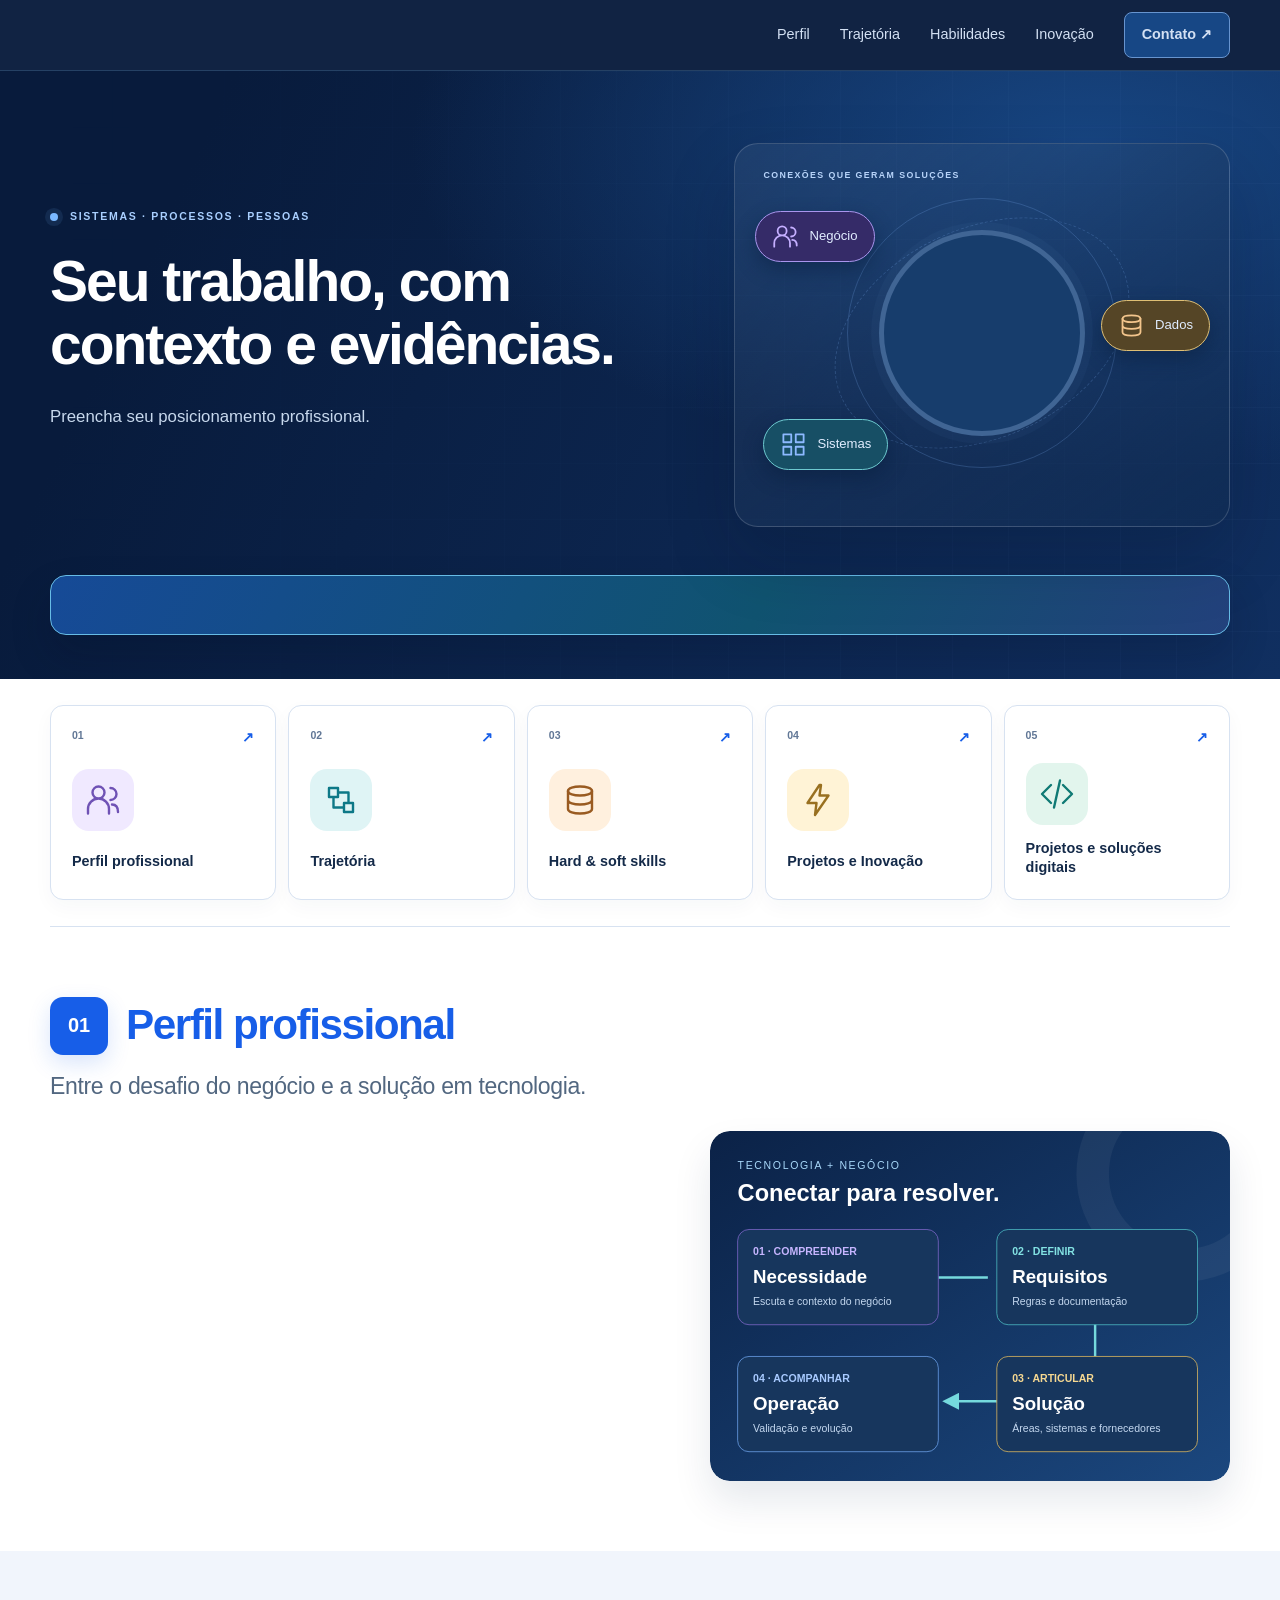
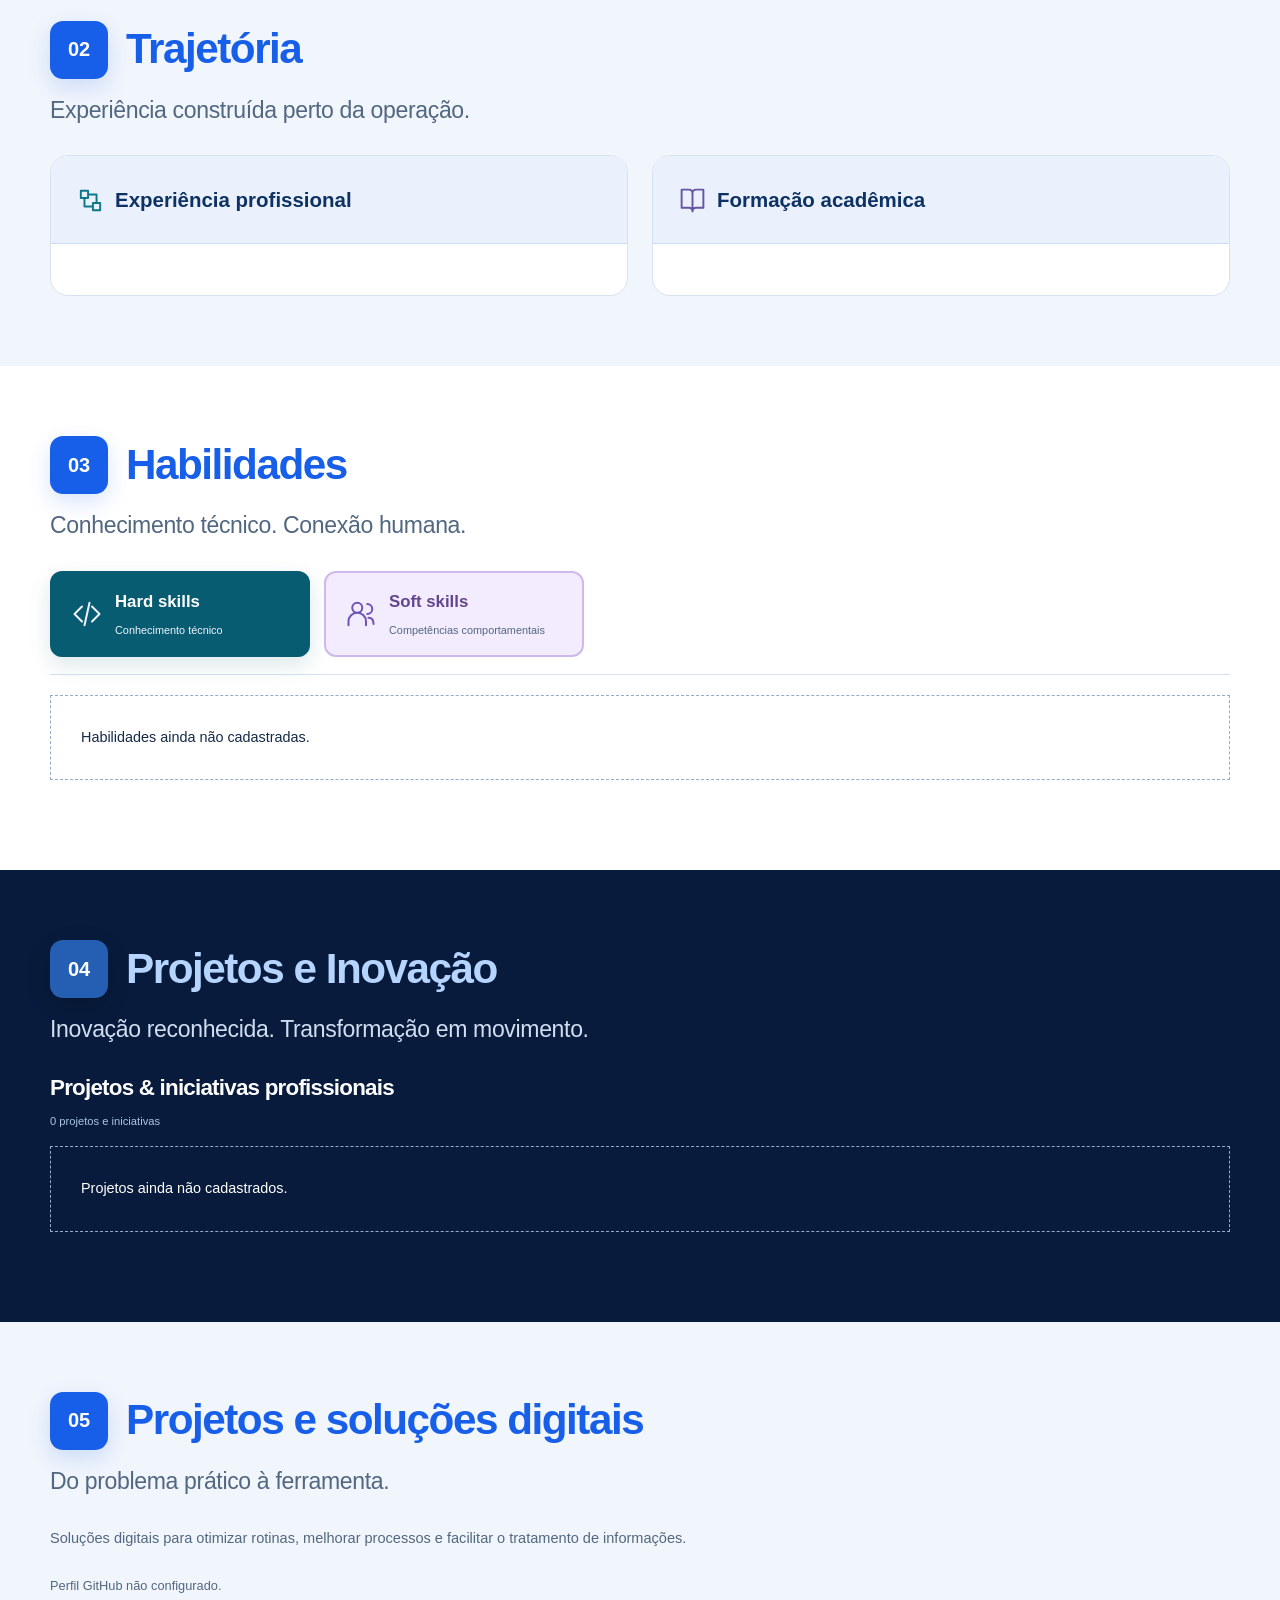
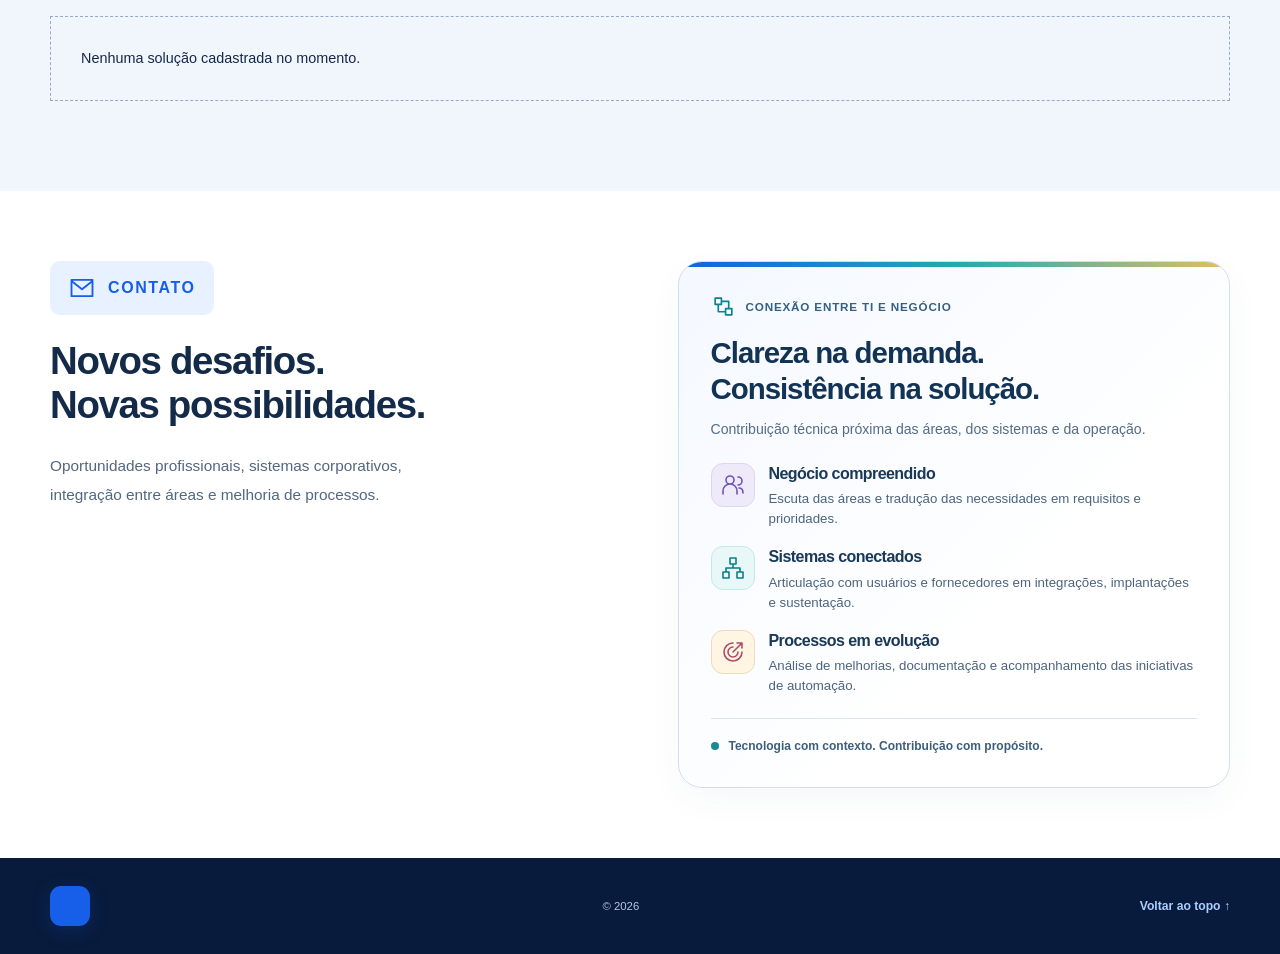
==== commit 71752518: "Add files via upload" ====
--- a/modelo-neutro/index.html
+++ b/modelo-neutro/index.html
@@ -39,41 +39,49 @@
   <a href="#sobre"><span class="topic-number">01</span><span data-icon="people"></span><span>Perfil profissional</span><b aria-hidden="true">↗</b></a>
   <a href="#trajetoria"><span class="topic-number">02</span><span data-icon="flow"></span><span>Trajetória</span><b aria-hidden="true">↗</b></a>
   <a href="#competencias"><span class="topic-number">03</span><span data-icon="database"></span><span>Hard & soft skills</span><b aria-hidden="true">↗</b></a>
-  <a href="#projetos"><span class="topic-number">04</span><span data-icon="spark"></span><span>Inovação e projetos</span><b aria-hidden="true">↗</b></a>
+  <a href="#projetos"><span class="topic-number">04</span><span data-icon="spark"></span><span>Projetos e Inovação</span><b aria-hidden="true">↗</b></a>
   <a href="#codigo"><span class="topic-number">05</span><span data-icon="code"></span><span>Projetos e soluções digitais</span><b aria-hidden="true">↗</b></a>
 </nav></div>
 <section class="section container" id="sobre" aria-labelledby="about-title">
-  <div class="section-heading"><div><p class="eyebrow section-label"><span class="section-number">01</span> Perfil profissional</p><h2 id="about-title">Entre o desafio do negócio<br>e a solução em tecnologia.</h2></div></div>
+  <div class="section-heading"><div><h2 class="section-label" id="about-title"><span class="section-number">01</span> Perfil profissional</h2><p class="section-subtitle">Entre o desafio do negócio e a solução em tecnologia.</p></div></div>
   <div class="about-grid"><div class="prose" id="about-copy"></div><figure class="process-illustration"><img src="assets/conexao-processos.svg" alt="Compreender a necessidade, definir requisitos, articular a solução e acompanhar a operação." width="640" height="430" loading="lazy"></figure></div>
   <div class="contribution-heading"><h3>Competências aplicadas aos desafios das empresas</h3></div>
   <div class="problem-explorer"><div id="problem-buttons" class="problem-buttons" role="group" aria-label="Escolha um desafio"></div><div id="problem-panel" class="problem-panel" aria-live="polite" aria-atomic="true"></div></div>
 </section>
 <section class="section section-soft" id="trajetoria" aria-labelledby="career-title"><div class="container">
-  <div class="section-heading"><div><p class="eyebrow section-label"><span class="section-number">02</span> Trajetória</p><h2 id="career-title">Experiência construída<br>perto da operação.</h2></div></div>
+  <div class="section-heading"><div><h2 class="section-label" id="career-title"><span class="section-number">02</span> Trajetória</h2><p class="section-subtitle">Experiência construída perto da operação.</p></div></div>
   <div class="career-grid"><div class="career-panel experience-panel"><h3 class="column-title"><span data-icon="flow"></span>Experiência profissional</h3><ol class="timeline" id="experience"></ol><details class="previous-experience" id="previous-experience" hidden><summary>Ver outras experiências</summary><ol class="timeline" id="experience-previous"></ol></details></div>
   <div class="career-panel education-panel"><h3 class="column-title"><span data-icon="book"></span>Formação acadêmica</h3><div id="education"></div><section class="courses-section" id="courses-section" aria-labelledby="courses-title" hidden><h4 id="courses-title">Cursos e desenvolvimento</h4><ul id="courses-list"></ul><details class="courses-details" id="courses-details" hidden><summary>Ver outros cursos</summary><ul id="courses-other"></ul></details></section></div></div>
 </div></section>
 <section class="section container" id="competencias" aria-labelledby="skills-title">
-  <div class="section-heading"><div><p class="eyebrow section-label"><span class="section-number">03</span> Habilidades</p><h2 id="skills-title">Conhecimento técnico.<br>Conexão humana.</h2></div></div>
+  <div class="section-heading"><div><h2 class="section-label" id="skills-title"><span class="section-number">03</span> Habilidades</h2><p class="section-subtitle">Conhecimento técnico. Conexão humana.</p></div></div>
   <div class="skill-switch" role="tablist" aria-label="Tipo de habilidade"><button type="button" data-skill-filter="hard" id="tab-hard" role="tab" aria-selected="true" aria-controls="skills-panel" tabindex="0"><span data-icon="code"></span> Hard skills <small>Conhecimento técnico</small></button><button type="button" data-skill-filter="soft" id="tab-soft" role="tab" aria-selected="false" aria-controls="skills-panel" tabindex="-1"><span data-icon="people"></span> Soft skills <small>Competências comportamentais</small></button></div>
   <div id="skills-panel" role="tabpanel" aria-labelledby="tab-hard" tabindex="0"><div class="skills-grid" id="skills"></div></div><p id="skill-status" class="sr-only" role="status" aria-live="polite"></p>
 </section>
 <section class="section section-navy" id="projetos" aria-labelledby="cases-title"><div class="container">
-  <div class="section-heading"><div><p class="eyebrow section-label"><span class="section-number">04</span> Inovação e projetos</p><h2 id="cases-title">Inovação reconhecida.<br>Transformação em movimento.</h2></div></div>
+  <div class="section-heading"><div><h2 class="section-label" id="cases-title"><span class="section-number">04</span> Projetos e Inovação</h2><p class="section-subtitle">Inovação reconhecida. Transformação em movimento.</p></div></div>
   <div id="innovation-feature" class="innovation-feature" hidden></div>
   <div class="cases-heading"><h3>Projetos & iniciativas profissionais</h3></div>
-  <div class="toolbar"><div class="filter-group" id="case-filters" role="group" aria-label="Filtrar cases por categoria"></div></div>
   <p class="result-count" id="case-count" role="status" aria-live="polite"></p><div class="case-grid" id="cases"></div>
 </div></section>
 <section class="section section-soft" id="codigo" aria-labelledby="repos-title"><div class="container">
-  <div class="section-heading"><div><p class="eyebrow section-label"><span class="section-number">05</span> Projetos e soluções digitais</p><h2 id="repos-title">Do problema prático<br>à ferramenta.</h2></div><a class="button github-button" data-link="github"><span data-icon="github"></span>Explorar GitHub ↗</a></div>
+  <div class="section-heading"><div><h2 class="section-label" id="repos-title"><span class="section-number">05</span> Projetos e soluções digitais</h2><p class="section-subtitle">Do problema prático à ferramenta.</p></div><a class="button github-button" data-link="github"><span data-icon="github"></span>Explorar GitHub ↗</a></div>
   <p class="section-intro">Soluções digitais para otimizar rotinas, melhorar processos e facilitar o tratamento de informações.</p>
-  <div class="toolbar"><div class="filter-group" id="repo-filters" role="group" aria-label="Filtrar repositórios por categoria"></div></div>
-  <p id="repo-status" class="small muted" role="status" aria-live="polite"></p><p id="repo-count" class="result-count" role="status" aria-live="polite"></p><div class="repo-grid" id="repos"></div>
+  <p id="repo-status" class="small muted" role="status" aria-live="polite"></p><div class="repo-grid" id="repos"></div>
 </div></section>
 <section class="section container" id="contato" aria-labelledby="contact-title"><div class="contact-grid">
   <div><p class="eyebrow contact-label"><span data-icon="mail"></span>Contato</p><h2 id="contact-title">Novos desafios.<br>Novas possibilidades.</h2><p class="contact-intro">Oportunidades profissionais, sistemas corporativos, integração entre áreas e melhoria de processos.</p><div class="contact-links"><a data-link="email" id="email-link"></a><a data-link="linkedin" data-contact-icon="linkedin">Conectar no LinkedIn ↗</a><a data-link="github" data-contact-icon="github">Ver perfil no GitHub ↗</a><a id="whatsapp-link" hidden>Conversar no WhatsApp ↗</a></div></div>
-  <form id="contact-form" class="contact-form"><div><label for="contact-name">Seu nome</label><input id="contact-name" name="name" autocomplete="name" maxlength="100" required></div><div><label for="contact-email">Seu e-mail</label><input id="contact-email" name="email" type="email" autocomplete="email" maxlength="180" required></div><div><label for="contact-message">Oportunidade ou desafio</label><textarea id="contact-message" name="message" rows="5" maxlength="1200" placeholder="Conte um pouco sobre a oportunidade ou o desafio." required></textarea></div><div class="attachment-field"><label for="contact-files"><span data-icon="clip"></span>Anexar arquivo</label><input id="contact-files" type="file" multiple aria-describedby="attachment-status"><p id="attachment-status" class="small" role="status" aria-live="polite">Até 10 MB no total. Com anexos, será baixado um rascunho de e-mail (.eml).</p></div><button class="button primary" type="submit"><span data-text="contactLabel">Enviar mensagem</span><span aria-hidden="true">↗</span></button><p id="form-status" role="status" aria-live="polite" class="small"></p><a id="prepared-email" class="text-link" hidden>Continuar no aplicativo de e-mail ↗</a></form>
+  <aside class="contribution-card" aria-labelledby="contribution-title">
+    <p class="contribution-kicker"><span data-icon="flow"></span> Conexão entre TI e negócio</p>
+    <h3 id="contribution-title">Clareza na demanda.<br>Consistência na solução.</h3>
+    <p class="contribution-intro">Contribuição técnica próxima das áreas, dos sistemas e da operação.</p>
+    <ul class="contribution-list">
+      <li><span class="contribution-icon" data-icon="people"></span><div><h4>Negócio compreendido</h4><p>Escuta das áreas e tradução das necessidades em requisitos e prioridades.</p></div></li>
+      <li><span class="contribution-icon" data-icon="network"></span><div><h4>Sistemas conectados</h4><p>Articulação com usuários e fornecedores em integrações, implantações e sustentação.</p></div></li>
+      <li><span class="contribution-icon" data-icon="target"></span><div><h4>Processos em evolução</h4><p>Análise de melhorias, documentação e acompanhamento das iniciativas de automação.</p></div></li>
+    </ul>
+    <p class="contribution-signature"><span aria-hidden="true"></span>Tecnologia com contexto. Contribuição com propósito.</p>
+  </aside>
 </div></section>
 </main>
 <footer class="footer"><div class="container footer-inner"><a class="brand" href="#inicio"><span class="monogram" data-text="initials"></span><span data-text="shortName"></span></a><p>© <span id="year"></span> <span data-text="name"></span></p><a href="#inicio" class="text-link">Voltar ao topo ↑</a></div></footer>
--- a/modelo-neutro/css/style.css
+++ b/modelo-neutro/css/style.css
@@ -26,3 +26,75 @@
 @media(max-width:480px){.portrait-stage{height:305px}.portrait-wrap{width:185px;height:185px}.orbit{width:255px;height:255px}.orbit-two{width:275px;height:205px}.orbit-label{font-size:.72rem;padding:9px 12px;gap:7px}.orbit-label .icon{width:23px;height:23px}.orbit-data{right:-12px;top:131px}.orbit-business{left:-10px;top:27px}.orbit-systems{bottom:10px}.topic-navigation a{padding:17px}.topic-navigation a>span:nth-child(3){font-size:.88rem}.topic-navigation a:last-child{grid-template-columns:auto auto 1fr auto}.topic-navigation a:last-child [data-icon]{width:45px;height:45px}.topic-navigation a:last-child .icon{width:28px;height:28px}.section-label{font-size:.73rem;letter-spacing:.075em}.section-number{width:47px;height:47px}.skill-switch{gap:8px}.skill-switch button{padding:12px 9px;gap:4px 7px;font-size:.86rem;min-height:82px}.skill-switch button small{font-size:.55rem}.skill-switch button .icon{width:22px;height:22px}.fact strong{font-size:2.1rem}.fact span{font-size:.87rem}.innovation-milestones{padding:18px}.career-panel .column-title{font-size:1.13rem}.award-feature .innovation-badge{font-size:.69rem}.contact-label{font-size:.87rem}}
 @media(prefers-reduced-motion:reduce){.topic-navigation a:hover [data-icon],.topic-navigation a:focus-visible [data-icon],.orbit-label:hover,.orbit-label:focus-visible,.skill-switch button:hover,.github-button:hover{transform:none}}
 .career-panel{align-self:stretch}
+
+/* Revisão dos sete prints: hierarquia de títulos, cartões claros e ícones acionáveis. */
+.section-heading{align-items:center;gap:28px}
+.section-heading>div{min-width:0;flex:1}
+.section-heading .section-label{display:flex;align-items:center;gap:18px;font-size:clamp(1.85rem,3.3vw,2.8rem);line-height:1.16;letter-spacing:-.035em;text-transform:none;font-weight:760;color:var(--accent);margin:0 0 15px}
+.section-number{flex-shrink:0;width:58px;height:58px;font-size:1.25rem;letter-spacing:0}
+.section-heading .section-subtitle{font-size:clamp(1.12rem,1.8vw,1.5rem);line-height:1.45;letter-spacing:-.015em;font-weight:500;color:var(--muted);margin:0;max-width:760px}
+.section-navy .section-heading .section-label{color:#b5d5ff}
+.section-navy .section-subtitle{color:#d0def0}
+.problem-button{font-size:1.07rem;line-height:1.45;padding:20px;min-height:86px}
+.problem-button>.icon{width:30px;height:30px}
+.case-grid{align-items:stretch}
+.case-card{display:flex;flex-direction:column;background:#fff;color:var(--ink);border:1px solid #cfdef0;box-shadow:0 8px 24px #0000000a}
+.case-card:hover,.case-card:focus-within{border-color:#7ca3d2;box-shadow:0 14px 30px #00000018}
+.case-card .case-graphic{height:98px;background:#fff;border-color:#e0e9f4}
+.case-card .case-graphic>span{color:#4b6485;letter-spacing:.02em}
+.case-card .category{color:#215db0}
+.case-card .card-number{color:#667e9d}
+.case-card h3{color:#112b4d}
+.case-card>.summary{color:#425b79}
+.case-card .status{color:#326480}
+.case-card .tags{margin-bottom:18px}
+.case-card .tag{background:#f1f5fa;color:#405b7c;border-color:#dbe5f0}
+.case-card details{border-color:#d8e3ef;margin-top:auto}
+.case-card summary{color:#205eaa}
+.case-card details p{color:#425b79}
+.case-card details strong{color:#173656}
+.case-card .evidence{color:#60748e;border-color:#dde7f2}
+.case-card .case-icon-button{display:grid;place-items:center;width:62px;height:62px;border-radius:16px;border:1px solid currentColor;background:#f1f5fb;color:#315e9e;transition:transform .2s,box-shadow .2s,background .2s;flex-shrink:0}
+.case-card .case-icon-button .icon{width:32px;height:32px;color:inherit!important;transition:transform .2s}
+.case-card[data-case-icon=compass] .case-icon-button{color:#795416;background:#fff6df}
+.case-card[data-case-icon=server] .case-icon-button{color:#3965b6;background:#edf3ff}
+.case-card[data-case-icon=network] .case-icon-button{color:#087580;background:#e8f8f8}
+.case-card[data-case-icon=medical] .case-icon-button{color:#8551a1;background:#f6edfd}
+.case-card[data-case-icon=shield] .case-icon-button{color:#358064;background:#eaf7f0}
+.case-card[data-case-icon=tools] .case-icon-button{color:#a15345;background:#fff0ea}
+.case-card .case-icon-button:hover,.case-card .case-icon-button:focus-visible{transform:translateY(-2px);box-shadow:0 6px 14px #15386120}
+.case-card .case-icon-button:hover .icon{transform:rotate(-8deg) scale(1.08)}
+.case-card .case-icon-button[aria-expanded=true]{box-shadow:0 0 0 3px #89b4e647}
+@media(max-width:760px){.section-heading{align-items:flex-start;flex-wrap:wrap;gap:20px}.section-heading>div{flex-basis:100%}.section-heading .section-label{font-size:clamp(1.7rem,5.6vw,2.3rem);gap:13px}.section-heading .section-subtitle{font-size:1.13rem}.section-number{width:48px;height:48px;font-size:1.05rem}.problem-button{font-size:1.02rem;min-height:80px}}
+@media(prefers-reduced-motion:reduce){.case-card,.case-card .case-icon-button,.case-card .case-icon-button .icon{transition:none;transform:none!important}}
+
+/* Revisão final: leitura compacta dos projetos e painel de contribuição no contato. */
+.case-card{padding-bottom:18px}
+.case-card .case-graphic{margin-bottom:16px}
+.case-card .card-top{margin-bottom:9px}
+.case-card h3{min-height:0;line-height:1.25;margin-bottom:9px}
+.case-card>.summary{min-height:0;line-height:1.5;margin-bottom:11px}
+.case-card .status{line-height:1.4;margin-bottom:11px}
+.case-card .tags{gap:5px;margin-bottom:12px}
+.case-card details{margin-top:0;padding-top:9px}
+.case-card summary{min-height:36px;padding-block:7px;line-height:1.4}
+.case-card details p{line-height:1.5;margin:10px 0}
+.case-card details strong{margin-bottom:3px}
+.case-card .evidence{padding-top:9px}
+.cases-heading{margin-bottom:12px}
+.contribution-card{position:relative;overflow:hidden;border:1px solid #d2dfef;border-radius:24px;padding:32px;background:linear-gradient(135deg,#f4f8ff 0%,#fff 65%);box-shadow:0 12px 35px #1e44700a;align-self:start}
+.contribution-card:before{content:"";position:absolute;inset:0 0 auto;height:5px;background:linear-gradient(90deg,#175ee8,#1dabb2,#e4bd67)}
+.contribution-kicker{display:flex;align-items:center;gap:10px;font-size:.73rem;font-weight:700;letter-spacing:.07em;text-transform:uppercase;color:#356081;margin:0 0 16px}
+.contribution-kicker .icon{width:25px;height:25px;color:#0b8293}
+.contribution-card h3{font-size:clamp(1.6rem,2.3vw,2rem);line-height:1.2;color:#133355;margin:0 0 13px}
+.contribution-intro{font-size:.88rem;line-height:1.55;color:#546c86;margin:0 0 22px}
+.contribution-list{list-style:none;padding:0;margin:0;display:grid;gap:17px}
+.contribution-list li{display:flex;align-items:flex-start;gap:14px}
+.contribution-icon{display:grid;place-items:center;flex-shrink:0;width:44px;height:44px;border-radius:12px;background:#eeeafa;color:#7250a4;border:1px solid #ded5f0}
+.contribution-list li:nth-child(2) .contribution-icon{background:#e8f7f8;color:#0f7d85;border-color:#c5e8eb}
+.contribution-list li:nth-child(3) .contribution-icon{background:#fff5e2;color:#966622;border-color:#eadcbd}
+.contribution-list h4{font-size:1rem;line-height:1.35;margin:0 0 5px;color:#193958}
+.contribution-list p{font-size:.83rem;line-height:1.5;margin:0;color:#4c647e}
+.contribution-signature{display:flex;align-items:center;gap:10px;border-top:1px solid #dbe5ee;padding-top:18px;margin:22px 0 0;font-size:.75rem;line-height:1.5;font-weight:600;color:#3d5e7b}
+.contribution-signature>span{width:8px;height:8px;border-radius:50%;background:#168b91;flex-shrink:0}
+@media(max-width:480px){.contribution-card{padding:25px 20px}.contribution-list li{gap:11px}.contribution-card h3{font-size:1.6rem}.contribution-kicker{font-size:.66rem}}
